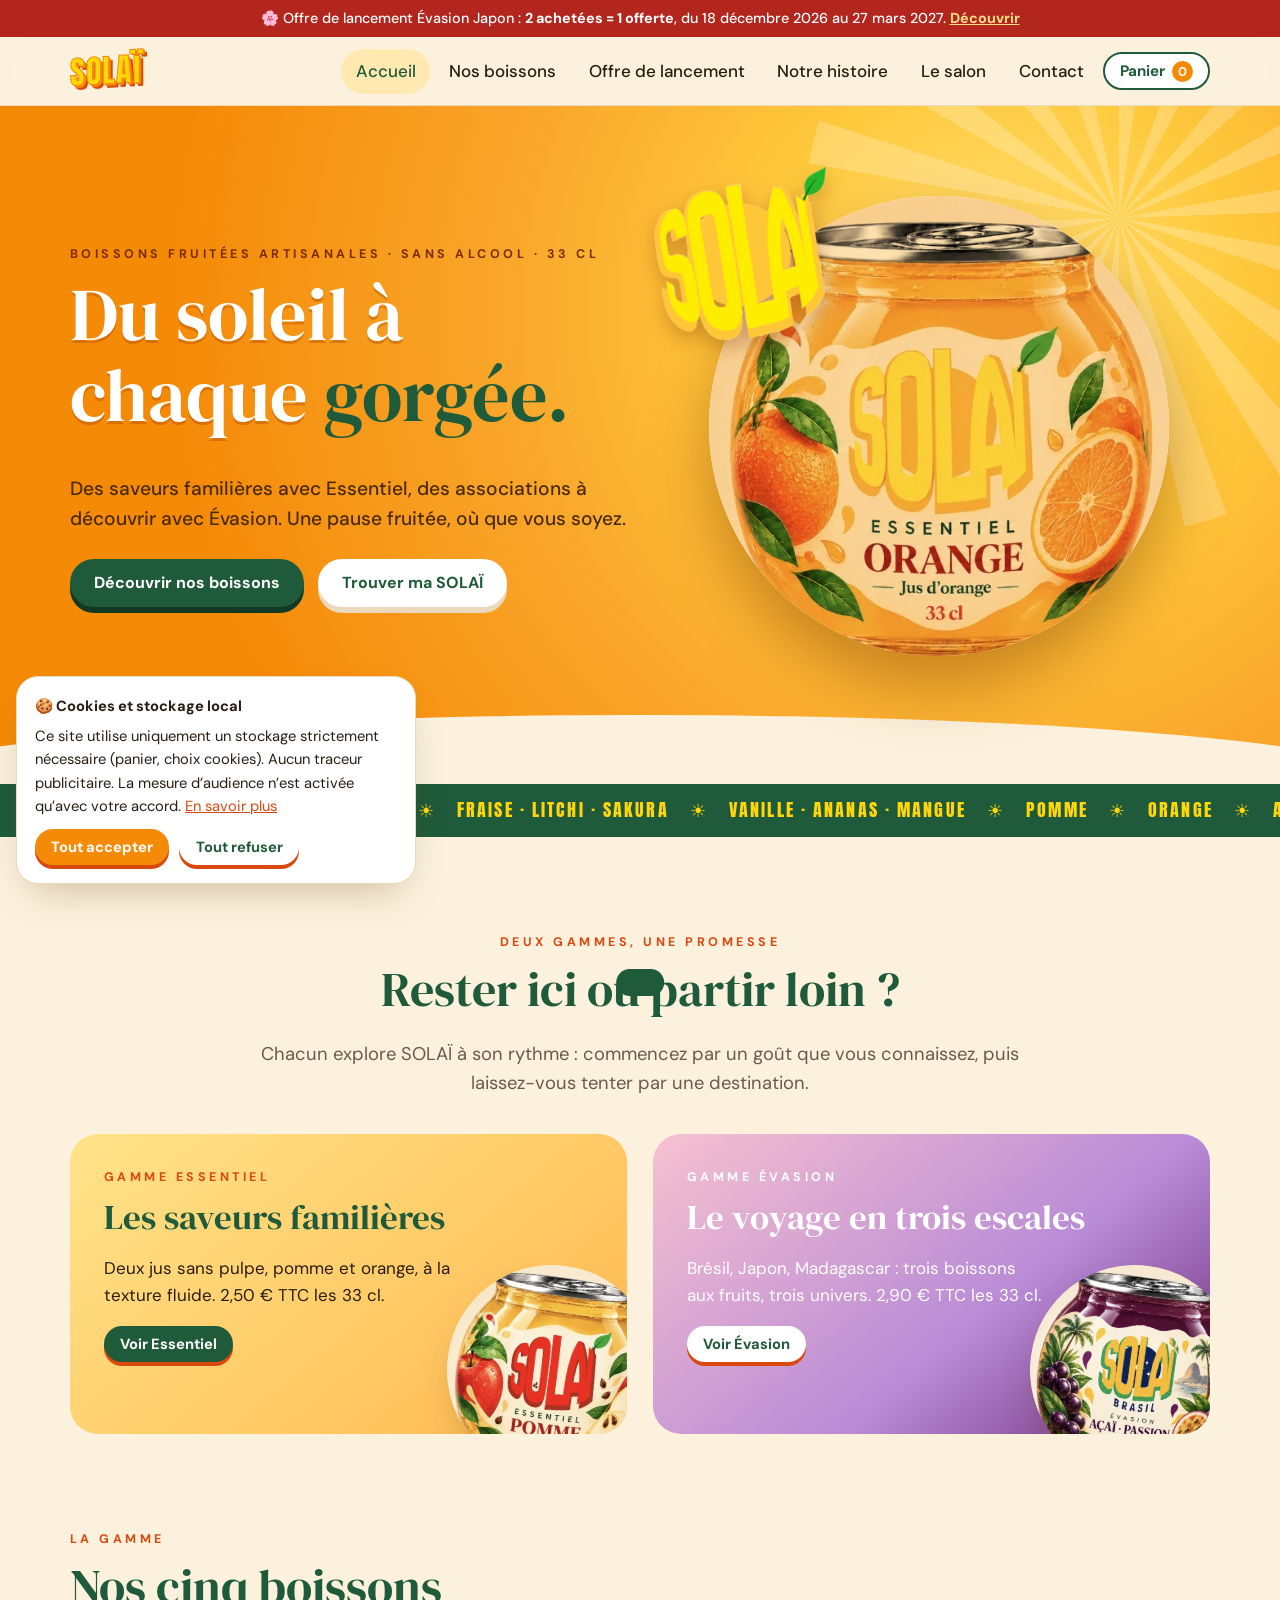
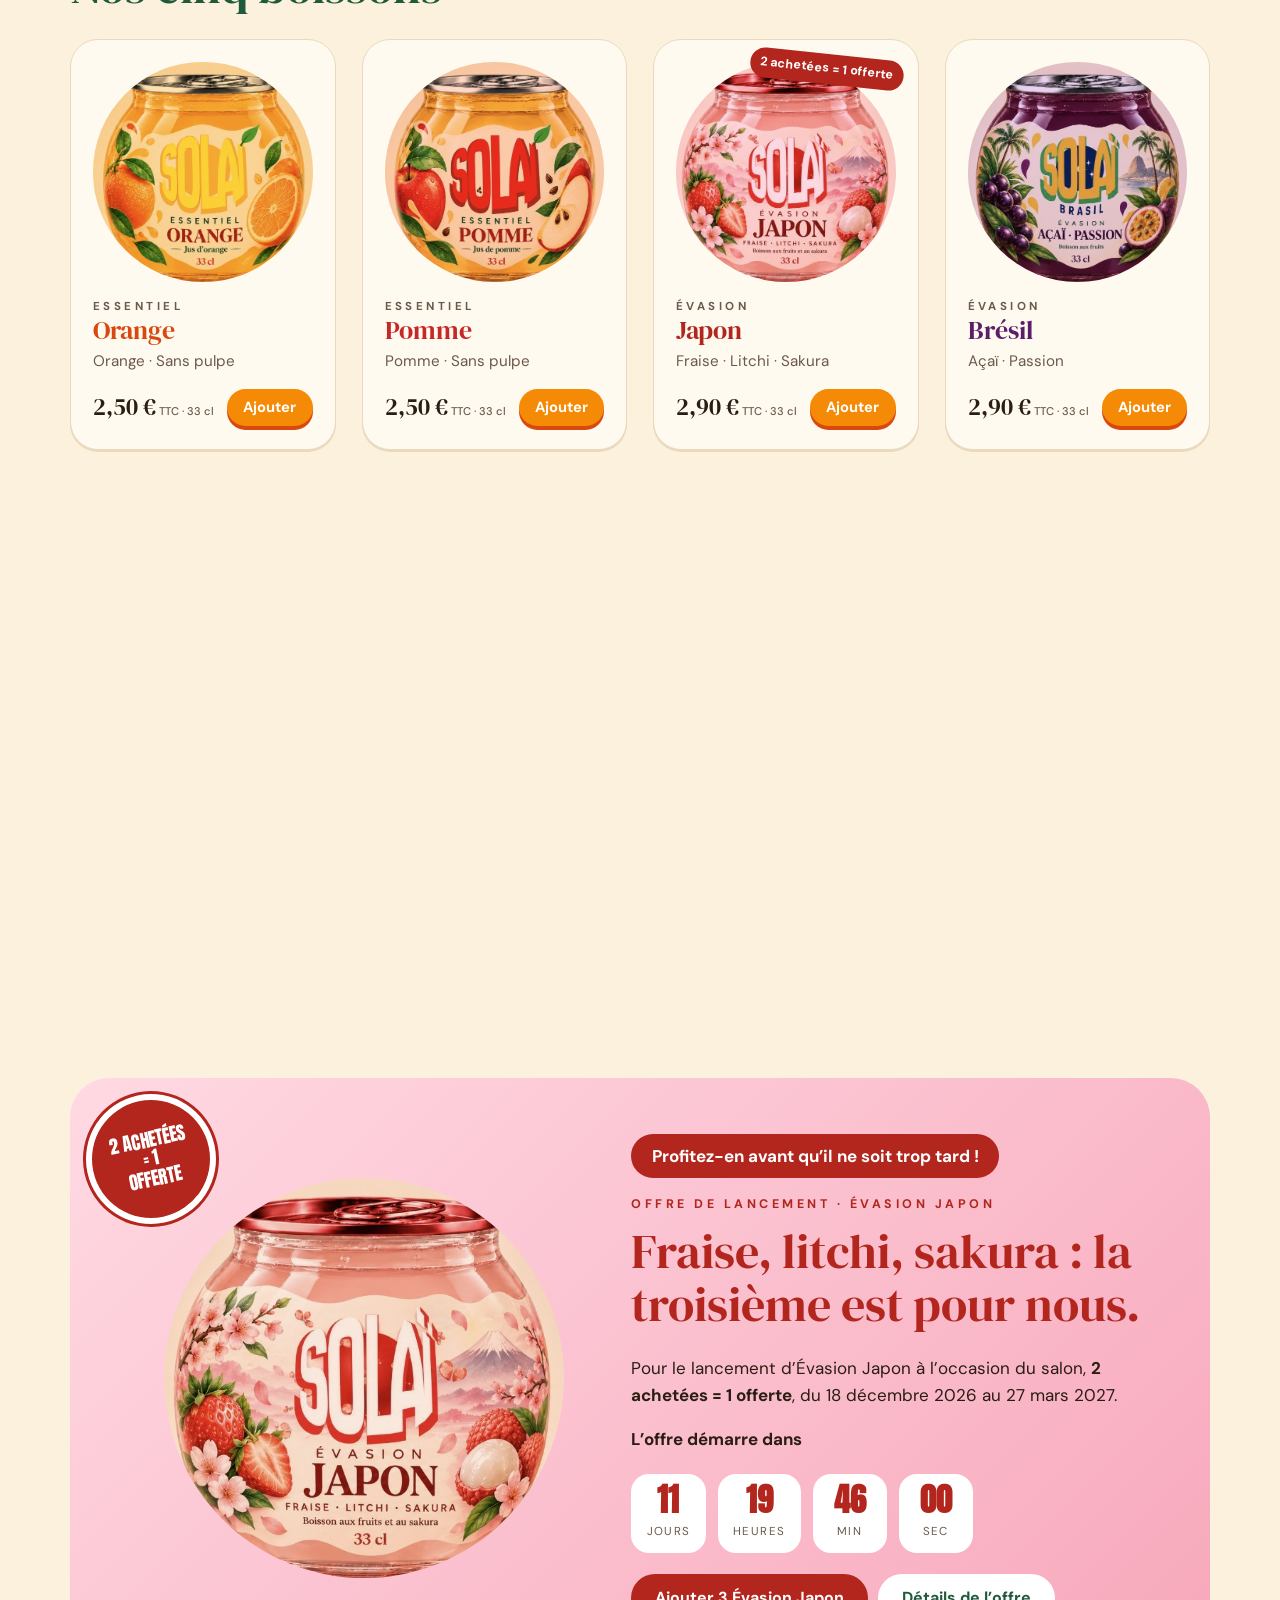
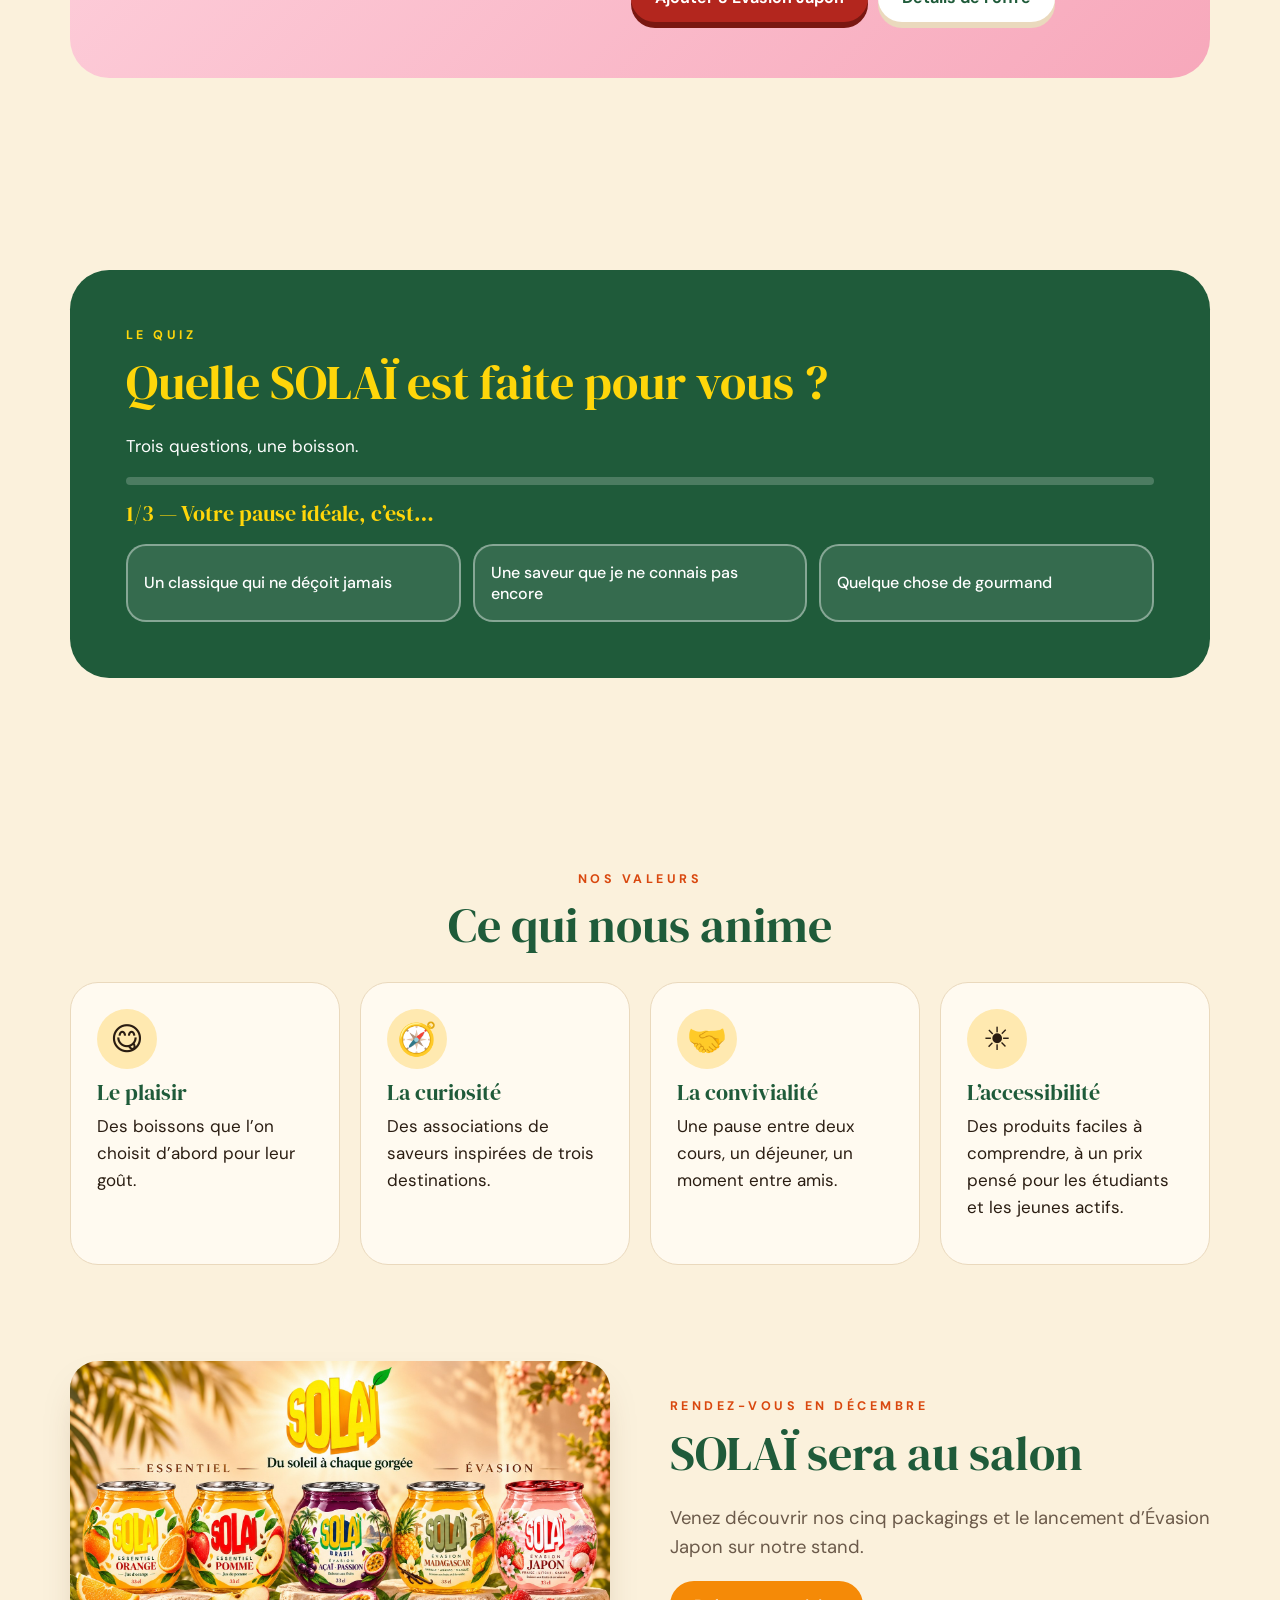
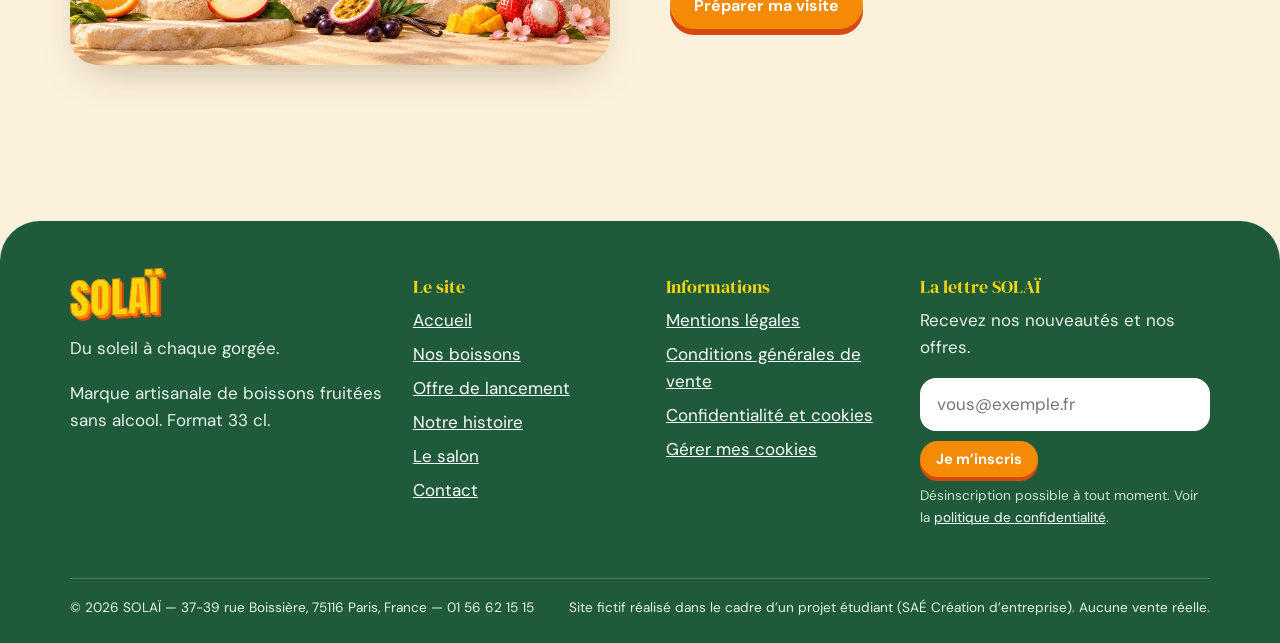
==== public/index.html @ 6171e7ef "Ajoute le site web SOLAÏ pour la mission 2 Site statique (accueil, boutique, fiches produit, offre d" ====
<!doctype html>
<html lang="fr">
<head>
<meta charset="utf-8">
<meta name="viewport" content="width=device-width,initial-scale=1">
<title>SOLAÏ — Du soleil à chaque gorgée | Boissons fruitées artisanales</title>
<meta name="description" content="SOLAÏ, marque artisanale de boissons fruitées sans alcool : les jus Essentiel (pomme, orange) et les boissons Évasion (Brésil, Japon, Madagascar), au format 33 cl.">
<meta name="theme-color" content="#f58a07">
<meta property="og:title" content="SOLAÏ — Du soleil à chaque gorgée | Boissons fruitées artisanales">
<meta property="og:description" content="SOLAÏ, marque artisanale de boissons fruitées sans alcool : les jus Essentiel (pomme, orange) et les boissons Évasion (Brésil, Japon, Madagascar), au format 33 cl.">
<meta property="og:image" content="assets/img/gamme.jpg">
<meta property="og:type" content="website">
<link rel="icon" href="assets/img/favicon.svg" type="image/svg+xml">
<link rel="preload" href="assets/fonts/dm-serif-display-latin-400-normal.woff2" as="font" type="font/woff2" crossorigin>
<link rel="stylesheet" href="assets/css/style.css">
</head>
<body data-page="accueil">
<main id="contenu">
<section class="heros"><div class="soleil" aria-hidden="true"></div><div class="wrap">
  <div>
    <span class="surtitre" style="color:#7a2e00">Boissons fruitées artisanales · sans alcool · 33 cl</span>
    <h1>Du soleil à chaque <em>gorgée.</em></h1>
    <p>Des saveurs familières avec Essentiel, des associations à découvrir avec Évasion. Une pause fruitée, où que vous soyez.</p>
    <div class="actions"><a class="btn vert" href="produits.html">Découvrir nos boissons</a><a class="btn clair" href="#quiz">Trouver ma SOLAÏ</a></div>
  </div>
  <div class="heros-visuel"><img class="logo" src="assets/img/logo.png" alt="" width="561" height="505"><div class="pastille canette" style="background:#ffe2b0"><img src="assets/img/orange-face.jpg" alt="SOLAÏ Essentiel Orange, contenant rond de 33 cl" width="564" height="563"></div></div>
</div></section>
<div class="defile" aria-hidden="true"><div><span>Pomme</span>☀<span>Orange</span>☀<span>Açaï · Passion</span>☀<span>Fraise · Litchi · Sakura</span>☀<span>Vanille · Ananas · Mangue</span>☀<span>Pomme</span>☀<span>Orange</span>☀<span>Açaï · Passion</span>☀<span>Fraise · Litchi · Sakura</span>☀<span>Vanille · Ananas · Mangue</span>☀<span>Pomme</span>☀<span>Orange</span>☀<span>Açaï · Passion</span>☀<span>Fraise · Litchi · Sakura</span>☀<span>Vanille · Ananas · Mangue</span>☀<span>Pomme</span>☀<span>Orange</span>☀<span>Açaï · Passion</span>☀<span>Fraise · Litchi · Sakura</span>☀<span>Vanille · Ananas · Mangue</span>☀</div></div>

<section class="section"><div class="wrap">
  <div class="centre"><span class="surtitre">Deux gammes, une promesse</span><h2>Rester ici ou partir loin ?</h2><p class="chapo">Chacun explore SOLAÏ à son rythme : commencez par un goût que vous connaissez, puis laissez-vous tenter par une destination.</p></div>
  <div class="duo" style="margin-top:36px">
    <article class="ess reveler"><span class="surtitre">Gamme Essentiel</span><h3>Les saveurs familières</h3><p>Deux jus sans pulpe, pomme et orange, à la texture fluide. 2,50 € TTC les 33 cl.</p><a class="btn vert petit" href="produits.html?g=Essentiel">Voir Essentiel</a><img src="assets/img/pomme-face.jpg" alt="" loading="lazy"></article>
    <article class="eva reveler"><span class="surtitre">Gamme Évasion</span><h3>Le voyage en trois escales</h3><p>Brésil, Japon, Madagascar : trois boissons aux fruits, trois univers. 2,90 € TTC les 33 cl.</p><a class="btn clair petit" href="produits.html?g=Évasion">Voir Évasion</a><img src="assets/img/bresil-face.jpg" alt="" loading="lazy"></article>
  </div>
</div></section>

<section class="section" style="padding-top:0"><div class="wrap">
  <span class="surtitre">La gamme</span><h2>Nos cinq boissons</h2>
  <div class="grille" data-grille="tous" style="margin-top:26px"></div>
</div></section>
<section class="section"><div class="wrap">
<div class="offre reveler" data-petales>
  <div class="macaron">2 ACHETÉES<br>= 1<br>OFFERTE</div>
  <div class="pastille"><img src="assets/img/japon-face.jpg" alt="SOLAÏ Évasion Japon, fraise, litchi et sakura, 33 cl" width="564" height="563"></div>
  <div>
    <span class="accroche">Profitez-en avant qu’il ne soit trop tard !</span>
    <span class="surtitre" style="color:var(--rouge)">Offre de lancement · Évasion Japon</span>
    <h2>Fraise, litchi, sakura : la troisième est pour nous.</h2>
    <p>Pour le lancement d’Évasion Japon à l’occasion du salon, <strong>2 achetées = 1 offerte</strong>, du 18 décembre 2026 au 27 mars 2027.</p>
    <p style="font-weight:700;margin-bottom:0" data-compte-titre></p>
    <div class="compte" data-compte></div>
    <div class="ligne"><button class="btn" style="--accent:var(--rouge);--accent-fonce:#7a1711" data-ajout="japon" data-qte="3">Ajouter 3 Évasion Japon</button><a class="btn clair" href="offre.html">Détails de l’offre</a></div>
  </div>
</div></div></section>
<section class="section" id="quiz"><div class="wrap"><div class="quiz reveler">
  <span class="surtitre" style="color:var(--soleil)">Le quiz</span><h2>Quelle SOLAÏ est faite pour vous ?</h2><p>Trois questions, une boisson.</p>
  <div data-quiz></div>
</div></div></section>

<section class="section"><div class="wrap">
  <div class="centre"><span class="surtitre">Nos valeurs</span><h2>Ce qui nous anime</h2></div>
  <div class="valeurs" style="margin-top:30px">
    <div class="valeur reveler"><div class="ico">😋</div><h3>Le plaisir</h3><p>Des boissons que l’on choisit d’abord pour leur goût.</p></div>
    <div class="valeur reveler"><div class="ico">🧭</div><h3>La curiosité</h3><p>Des associations de saveurs inspirées de trois destinations.</p></div>
    <div class="valeur reveler"><div class="ico">🤝</div><h3>La convivialité</h3><p>Une pause entre deux cours, un déjeuner, un moment entre amis.</p></div>
    <div class="valeur reveler"><div class="ico">☀️</div><h3>L’accessibilité</h3><p>Des produits faciles à comprendre, à un prix pensé pour les étudiants et les jeunes actifs.</p></div>
  </div>
</div></section>

<section class="section" style="padding-top:0"><div class="wrap deux">
  <img class="photo reveler" src="assets/img/gamme.jpg" alt="Les cinq boissons SOLAÏ : Essentiel Orange et Pomme, Évasion Brésil, Madagascar et Japon" loading="lazy" width="1672" height="941">
  <div class="reveler"><span class="surtitre">Rendez-vous en décembre</span><h2>SOLAÏ sera au salon</h2><p class="chapo">Venez découvrir nos cinq packagings et le lancement d’Évasion Japon sur notre stand.</p><a class="btn" href="salon.html">Préparer ma visite</a></div>
</div></section>
</main>
<script src="assets/js/data.js"></script>
<script src="assets/js/site.js"></script>
</body>
</html>
---- public/assets/css/style.css ----
/* SOLAÏ — feuille de style. Charte : couleurs solaires, fond crème, formes arrondies. */
@font-face{font-family:"Anton";src:url("../fonts/anton-latin-400-normal.woff2") format("woff2");font-display:swap}
@font-face{font-family:"DM Serif Display";src:url("../fonts/dm-serif-display-latin-400-normal.woff2") format("woff2");font-display:swap}
@font-face{font-family:"DM Sans";font-weight:400;src:url("../fonts/dm-sans-latin-400-normal.woff2") format("woff2");font-display:swap}
@font-face{font-family:"DM Sans";font-weight:500;src:url("../fonts/dm-sans-latin-500-normal.woff2") format("woff2");font-display:swap}
@font-face{font-family:"DM Sans";font-weight:700;src:url("../fonts/dm-sans-latin-700-normal.woff2") format("woff2");font-display:swap}

:root{
  --creme:#fbf1dc; --creme-2:#f8e7d1; --papier:#fffaf0;
  --soleil:#ffd60a; --orange:#f58a07; --orange-fonce:#d9480f;
  --rouge:#b3261e; --vert:#1f5b3a; --feuille:#3fa34d;
  --encre:#2a1d12; --encre-2:#6b5a4a; --trait:#ead9bd;
  --accent:var(--orange); --accent-fonce:var(--orange-fonce); --teinte:#ffe9b0;
  --rayon:28px; --ombre:0 18px 40px -18px rgba(90,50,10,.35);
  --max:1180px;
}
*{box-sizing:border-box}
[hidden]{display:none!important}
html{scroll-behavior:smooth}
body{margin:0;font-family:"DM Sans",system-ui,sans-serif;color:var(--encre);background:var(--creme);line-height:1.6;font-size:17px;overflow-x:hidden}
img{max-width:100%;height:auto;display:block}
a{color:var(--orange-fonce)}
h1,h2,h3{font-family:"DM Serif Display",Georgia,serif;font-weight:400;line-height:1.1;margin:0 0 .5em;color:var(--vert);text-wrap:balance}
h1{font-size:clamp(2.4rem,6vw,4.6rem)}
h2{font-size:clamp(1.9rem,4vw,3rem)}
h3{font-size:1.4rem}
p{margin:0 0 1em}
.wrap{max-width:var(--max);margin:0 auto;padding:0 20px}
.section{padding:clamp(48px,8vw,96px) 0}
.surtitre{font-family:"DM Sans";text-transform:uppercase;letter-spacing:.28em;font-size:.78rem;font-weight:700;color:var(--orange-fonce);display:block;margin-bottom:.8em}
.chapo{font-size:1.15rem;color:var(--encre-2);max-width:62ch}
.centre{text-align:center}.centre .chapo{margin-inline:auto}
.sr-only{position:absolute;width:1px;height:1px;overflow:hidden;clip:rect(0 0 0 0)}
:focus-visible{outline:3px solid var(--vert);outline-offset:3px;border-radius:6px}
.skip{position:absolute;left:-999px;top:8px;background:#fff;padding:10px 16px;border-radius:10px;z-index:200}
.skip:focus{left:8px}

/* Boutons */
.btn{display:inline-flex;align-items:center;justify-content:center;gap:.5em;border:0;cursor:pointer;font:700 1rem "DM Sans",sans-serif;padding:.85em 1.5em;border-radius:999px;text-decoration:none;background:var(--accent);color:#fff;box-shadow:0 6px 0 var(--accent-fonce);transition:transform .15s,box-shadow .15s}
.btn:hover{transform:translateY(-2px);box-shadow:0 8px 0 var(--accent-fonce)}
.btn:active{transform:translateY(4px);box-shadow:0 2px 0 var(--accent-fonce)}
.btn.clair{background:#fff;color:var(--vert);box-shadow:0 6px 0 var(--trait)}
.btn.vert{background:var(--vert);box-shadow:0 6px 0 #123924}
.btn.petit{padding:.55em 1.1em;font-size:.92rem;box-shadow:0 4px 0 var(--accent-fonce)}
.btn[disabled]{opacity:.5;cursor:not-allowed}

/* Bandeau offre + en-tête */
.bandeau{background:var(--rouge);color:#fff;text-align:center;font-size:.9rem;padding:.5em 1em;font-weight:500}
.bandeau a{color:#ffe08a;font-weight:700}
.entete{position:sticky;top:0;z-index:50;background:rgba(251,241,220,.92);backdrop-filter:blur(10px);border-bottom:1px solid var(--trait)}
.entete .wrap{display:flex;align-items:center;gap:20px;min-height:68px}
.marque{font-family:"Anton",Impact,sans-serif;font-size:2rem;letter-spacing:.02em;text-decoration:none;color:var(--soleil);-webkit-text-stroke:1px var(--orange);text-shadow:2px 2px 0 var(--orange),4px 4px 0 var(--orange-fonce);line-height:1;transform:skewY(-3deg);display:inline-block}
.nav{display:flex;gap:4px;margin-left:auto;align-items:center}
.nav a{text-decoration:none;color:var(--encre);font-weight:500;padding:.5em .85em;border-radius:999px}
.nav a:hover,.nav a[aria-current=page]{background:var(--teinte);color:var(--vert)}
.panier-btn{position:relative;border:2px solid var(--vert);background:#fff;color:var(--vert);border-radius:999px;padding:.45em 1em;font:700 .95rem "DM Sans";cursor:pointer;display:flex;gap:.5em;align-items:center}
.panier-btn .nb{background:var(--orange);color:#fff;border-radius:999px;min-width:1.6em;height:1.6em;display:grid;place-items:center;font-size:.8rem}
.burger{display:none;border:0;background:none;font-size:1.7rem;cursor:pointer;color:var(--vert);margin-left:auto}
@media(max-width:900px){
  .burger{display:block}
  .nav{position:absolute;top:100%;left:0;right:0;background:var(--creme);flex-direction:column;align-items:stretch;padding:12px 20px 20px;border-bottom:1px solid var(--trait);display:none;margin:0}
  .nav.ouvert{display:flex}
  .nav a{padding:.8em 1em}
}

/* Héros */
.heros{position:relative;overflow:hidden;background:radial-gradient(circle at 78% 30%,#ffe27a 0,#ffc93c 22%,#f9a62b 45%,#f58a07 75%);color:var(--encre)}
.heros::after{content:"";position:absolute;inset:auto 0 -1px 0;height:70px;background:var(--creme);clip-path:ellipse(60% 100% at 50% 100%)}
.heros .wrap{display:grid;grid-template-columns:1.05fr 1fr;gap:30px;align-items:center;padding-block:clamp(40px,7vw,90px) clamp(90px,10vw,140px);position:relative;z-index:1}
.heros h1{color:#fff;text-shadow:0 3px 0 rgba(160,60,0,.35)}
.heros h1 em{font-style:normal;color:var(--vert);text-shadow:none}
.heros p{font-size:1.2rem;max-width:44ch;color:#4a2a05;font-weight:500}
.heros .actions{display:flex;gap:14px;flex-wrap:wrap;margin-top:1.4em}
.soleil{position:absolute;right:-12%;top:-30%;width:70vmin;aspect-ratio:1;border-radius:50%;background:repeating-conic-gradient(rgba(255,255,255,.22) 0 8deg,transparent 8deg 20deg);animation:tourne 60s linear infinite;pointer-events:none}
@keyframes tourne{to{transform:rotate(360deg)}}
.heros-visuel{position:relative;display:grid;place-items:center;min-height:340px}
.heros-visuel .logo{width:min(34%,180px);position:absolute;top:-4%;left:-2%;transform:rotate(-8deg);filter:drop-shadow(0 8px 10px rgba(120,50,0,.35));z-index:2}
.heros-visuel .canette{width:min(88%,460px);border-radius:50%;animation:flotte 5s ease-in-out infinite;filter:drop-shadow(0 30px 30px rgba(120,50,0,.4))}
@keyframes flotte{50%{transform:translateY(-14px) rotate(2deg)}}
@media(max-width:820px){.heros .wrap{grid-template-columns:1fr}.heros-visuel{order:-1;min-height:260px}.heros-visuel .canette{width:min(70%,320px)}.heros-visuel .logo{display:none}}

/* Visuel produit : fond des maquettes fondu dans la carte */
.pastille{background:var(--creme-2);border-radius:50%;aspect-ratio:1;overflow:hidden;display:grid;place-items:center}
.pastille img{width:100%;height:100%;object-fit:cover;mix-blend-mode:multiply}

/* Défilant */
.defile{background:var(--vert);color:var(--soleil);overflow:hidden;white-space:nowrap;padding:.7em 0;font-family:"Anton";letter-spacing:.12em;font-size:1.1rem;text-transform:uppercase}
.defile div{display:inline-block;animation:defile 28s linear infinite}
.defile span{margin:0 1.2em}
@keyframes defile{to{transform:translateX(-50%)}}

/* Grilles & cartes */
.grille{display:grid;gap:26px;grid-template-columns:repeat(auto-fill,minmax(250px,1fr))}
.carte{background:var(--papier);border:1px solid var(--trait);border-radius:var(--rayon);padding:22px;display:flex;flex-direction:column;position:relative;transition:transform .25s,box-shadow .25s;box-shadow:0 2px 0 var(--trait)}
.carte:hover{transform:translateY(-6px) rotate(-.6deg);box-shadow:var(--ombre)}
.carte .pastille{margin-bottom:16px;background:var(--creme-2)}
.carte:hover .pastille img{transform:scale(1.06) rotate(3deg)}
.carte .pastille img{transition:transform .4s}
.carte h3{margin:0;color:var(--c,var(--vert));font-size:1.6rem}
.carte h3 a{color:inherit;text-decoration:none}
.carte h3 a::after{content:"";position:absolute;inset:0;border-radius:var(--rayon)}
.carte .gamme{font-size:.72rem;letter-spacing:.3em;text-transform:uppercase;font-weight:700;color:var(--encre-2)}
.carte .saveurs{color:var(--encre-2);font-size:.95rem;margin:.3em 0 1em}
.carte .bas{margin-top:auto;display:flex;align-items:center;justify-content:space-between;gap:10px}
.carte .bas .btn{position:relative;z-index:2}
.prix{font-family:"DM Serif Display";font-size:1.5rem;color:var(--encre)}
.prix small{font:500 .7rem "DM Sans";color:var(--encre-2);margin-left:.3em}
.badge{position:absolute;top:14px;right:14px;z-index:2;background:var(--rouge);color:#fff;font-weight:700;font-size:.78rem;padding:.4em .8em;border-radius:999px;transform:rotate(6deg)}
.filtres{display:flex;gap:10px;flex-wrap:wrap;margin:26px 0}
.filtres button{border:2px solid var(--vert);background:transparent;color:var(--vert);padding:.5em 1.2em;border-radius:999px;font:700 .95rem "DM Sans";cursor:pointer}
.filtres button[aria-pressed=true]{background:var(--vert);color:#fff}

/* Deux gammes */
.duo{display:grid;grid-template-columns:1fr 1fr;gap:26px}
.duo article{border-radius:var(--rayon);padding:34px;position:relative;overflow:hidden;min-height:300px}
.duo .ess{background:linear-gradient(140deg,#ffe38a,#ffb84d)}
.duo .eva{background:linear-gradient(140deg,#f6c1cf,#b98bd6 60%,#6b2a78);color:#fff}
.duo .eva h3,.duo .eva .surtitre{color:#fff}
.duo h3{font-size:2.2rem}
.duo p{max-width:30ch}
.duo img{position:absolute;right:-30px;bottom:-40px;width:210px;border-radius:50%;transform:rotate(8deg);box-shadow:var(--ombre)}
@media(max-width:760px){.duo{grid-template-columns:1fr}.duo img{width:150px}}

/* Valeurs */
.valeurs{display:grid;gap:20px;grid-template-columns:repeat(auto-fit,minmax(220px,1fr))}
.valeur{background:var(--papier);border-radius:var(--rayon);padding:26px;border:1px solid var(--trait)}
.valeur .ico{font-size:2rem;width:60px;height:60px;border-radius:50%;background:var(--teinte);display:grid;place-items:center;margin-bottom:12px}
.valeur h3{margin-bottom:.3em}

/* Bloc offre */
.offre{background:linear-gradient(135deg,#ffd9e3,#f7a8bb);border-radius:calc(var(--rayon)*1.4);padding:clamp(26px,5vw,56px);display:grid;grid-template-columns:1fr 1.1fr;gap:30px;align-items:center;position:relative;overflow:hidden}
.offre h2{color:var(--rouge)}
.offre .macaron{position:absolute;top:22px;left:22px;width:118px;aspect-ratio:1;border-radius:50%;background:var(--rouge);color:#fff;display:grid;place-items:center;text-align:center;font-family:"Anton";line-height:1.05;font-size:1.15rem;transform:rotate(-12deg);box-shadow:0 0 0 6px #fff,0 0 0 9px var(--rouge);z-index:2}
.offre .accroche{display:inline-block;background:var(--rouge);color:#fff;border-radius:999px;padding:.5em 1.2em;font-weight:700;margin-bottom:1em}
.offre .pastille{background:#fbe9de;max-width:400px;margin:auto}
.compte{display:flex;gap:12px;margin:1.2em 0;flex-wrap:wrap}
.compte div{background:#fff;border-radius:18px;padding:.6em .9em;min-width:74px;text-align:center}
.compte b{font-family:"Anton";font-size:2rem;display:block;color:var(--rouge);line-height:1}
.compte span{font-size:.72rem;text-transform:uppercase;letter-spacing:.12em;color:var(--encre-2)}
.petale{position:absolute;top:-30px;width:14px;height:18px;background:#fff;border-radius:80% 10% 80% 10%;opacity:.8;animation:tombe linear infinite;pointer-events:none}
@keyframes tombe{to{transform:translate(-80px,700px) rotate(520deg)}}
@media(max-width:820px){.offre{grid-template-columns:1fr}.offre .macaron{width:92px;font-size:.95rem}}

/* Quiz */
.quiz{background:var(--vert);color:#fff;border-radius:calc(var(--rayon)*1.4);padding:clamp(26px,5vw,56px)}
.quiz h2,.quiz h3{color:var(--soleil)}
.quiz .reponses{display:grid;gap:12px;grid-template-columns:repeat(auto-fit,minmax(200px,1fr));margin-top:1em}
.quiz .reponses button{background:rgba(255,255,255,.1);color:#fff;border:2px solid rgba(255,255,255,.4);border-radius:20px;padding:1em;font:500 1rem "DM Sans";cursor:pointer;text-align:left}
.quiz .reponses button:hover{background:var(--soleil);color:var(--vert);border-color:var(--soleil)}
.quiz .progres{height:8px;background:rgba(255,255,255,.2);border-radius:99px;overflow:hidden;margin:1em 0}
.quiz .progres i{display:block;height:100%;background:var(--soleil);transition:width .3s}
.quiz .resultat{display:grid;grid-template-columns:200px 1fr;gap:26px;align-items:center}
@media(max-width:640px){.quiz .resultat{grid-template-columns:1fr}.quiz .resultat .pastille{max-width:200px}}

/* Fiche produit */
.fiche{display:grid;grid-template-columns:1fr 1fr;gap:clamp(24px,5vw,60px);align-items:start;padding-block:40px}
.fiche-visuel{position:sticky;top:90px}
.fiche-visuel .pastille{background:var(--teinte-produit,var(--creme-2));max-width:480px;margin:auto;box-shadow:var(--ombre)}
.vues{display:flex;gap:10px;justify-content:center;margin-top:16px}
.vues button{border:2px solid var(--trait);background:#fff;border-radius:999px;padding:.4em 1em;font:700 .85rem "DM Sans";cursor:pointer}
.vues button[aria-pressed=true]{border-color:var(--c);background:var(--c);color:#fff}
.fiche h1{color:var(--c);font-size:clamp(2.4rem,5vw,3.6rem);margin-bottom:.1em}
.fiche .gamme{letter-spacing:.35em;text-transform:uppercase;font-size:.8rem;font-weight:700;color:var(--encre-2)}
.puces{display:flex;gap:8px;flex-wrap:wrap;margin:1em 0}
.puces span{background:var(--teinte-produit,var(--teinte));border-radius:999px;padding:.3em .9em;font-size:.88rem;font-weight:500}
.achat{display:flex;gap:16px;align-items:center;flex-wrap:wrap;margin:1.4em 0;padding:18px;background:var(--papier);border:1px solid var(--trait);border-radius:var(--rayon)}
.qte{display:inline-flex;align-items:center;border:2px solid var(--trait);border-radius:999px;background:#fff}
.qte button{border:0;background:none;width:38px;height:38px;font-size:1.2rem;cursor:pointer;color:var(--vert)}
.qte output{min-width:2ch;text-align:center;font-weight:700}
details{border-top:1px solid var(--trait);padding:.9em 0}
details summary{cursor:pointer;font-weight:700;color:var(--vert);list-style:none;display:flex;justify-content:space-between}
details summary::after{content:"+";font-size:1.3rem}
details[open] summary::after{content:"–"}
details>*:not(summary){margin-top:.8em}
table.nutri{width:100%;border-collapse:collapse;font-size:.95rem}
table.nutri th,table.nutri td{border-bottom:1px solid var(--trait);padding:.45em .3em;text-align:left;font-weight:400}
table.nutri td:last-child,table.nutri th:last-child{text-align:right}
table.nutri thead th{font-weight:700}
table.nutri .sous th{padding-left:1.4em;color:var(--encre-2)}
.note{font-size:.85rem;color:var(--encre-2)}
@media(max-width:820px){.fiche{grid-template-columns:1fr}.fiche-visuel{position:static}}
.fil{font-size:.88rem;color:var(--encre-2);padding-top:22px}
.fil a{color:inherit}

/* Pages de contenu */
.titre-page{background:linear-gradient(135deg,#ffe38a,#ffb84d);padding:clamp(40px,7vw,80px) 0;border-radius:0 0 40px 40px}
.titre-page h1{color:var(--vert);margin:0}
.prose{max-width:820px}
.prose h2{font-size:1.6rem;margin-top:1.8em}
.prose li{margin-bottom:.4em}
mark.todo{background:#fff3a8;border:1px dashed var(--orange);padding:0 .3em;border-radius:6px}
.encart{background:var(--papier);border:1px solid var(--trait);border-left:6px solid var(--orange);border-radius:16px;padding:16px 20px;margin:1.2em 0}
.deux{display:grid;grid-template-columns:1fr 1fr;gap:clamp(24px,5vw,60px);align-items:center}
@media(max-width:820px){.deux{grid-template-columns:1fr}}
.photo{border-radius:var(--rayon);box-shadow:var(--ombre)}
.etapes{counter-reset:e;display:grid;gap:18px;grid-template-columns:repeat(auto-fit,minmax(230px,1fr));padding:0;list-style:none}
.etapes li{counter-increment:e;background:var(--papier);border:1px solid var(--trait);border-radius:var(--rayon);padding:24px}
.etapes li::before{content:counter(e);font-family:"Anton";font-size:2.4rem;color:var(--orange);display:block;line-height:1}

/* Formulaires */
form.f{display:grid;gap:14px;max-width:560px}
label{font-weight:700;font-size:.92rem;display:grid;gap:6px}
input,textarea,select{font:inherit;padding:.75em 1em;border:2px solid var(--trait);border-radius:16px;background:#fff;color:var(--encre);width:100%}
input:focus,textarea:focus,select:focus{border-color:var(--orange);outline:0}
label.case{display:flex;gap:10px;align-items:flex-start;font-weight:400}
label.case input{width:auto;margin-top:.3em}
.ok{background:#e3f4e1;border:1px solid var(--feuille);border-radius:16px;padding:14px 18px;color:#174d24}
.ligne{display:flex;gap:10px;flex-wrap:wrap}
.ligne input{flex:1;min-width:200px}

/* Panier */
.voile{position:fixed;inset:0;background:rgba(42,29,18,.5);opacity:0;pointer-events:none;transition:.25s;z-index:90}
.voile.ouvert{opacity:1;pointer-events:auto}
.tiroir{position:fixed;top:0;right:0;bottom:0;width:min(440px,100%);background:var(--creme);z-index:100;transform:translateX(105%);transition:transform .3s;display:flex;flex-direction:column;visibility:hidden}
.tiroir.ouvert{transform:none;visibility:visible;box-shadow:-20px 0 50px rgba(0,0,0,.2)}
.tiroir header{display:flex;justify-content:space-between;align-items:center;padding:18px 22px;border-bottom:1px solid var(--trait)}
.tiroir header h2{font-size:1.6rem;margin:0}
.fermer{border:0;background:none;font-size:1.8rem;cursor:pointer;color:var(--vert);line-height:1}
.tiroir .contenu{flex:1;overflow:auto;padding:16px 22px}
.tiroir footer{padding:18px 22px;border-top:1px solid var(--trait);background:var(--papier)}
.ligne-panier{display:grid;grid-template-columns:64px 1fr auto;gap:12px;align-items:center;padding:12px 0;border-bottom:1px dashed var(--trait)}
.ligne-panier .pastille{width:64px}
.ligne-panier b{display:block}
.ligne-panier .qte button{width:30px;height:30px}
.total{display:flex;justify-content:space-between;margin:.25em 0}
.total.gros{font-family:"DM Serif Display";font-size:1.4rem}
.total.remise{color:var(--rouge);font-weight:700}
.toast{position:fixed;left:50%;bottom:24px;transform:translate(-50%,120px);background:var(--vert);color:#fff;padding:.8em 1.4em;border-radius:999px;z-index:120;transition:transform .3s;font-weight:500;max-width:90vw}
.toast.vu{transform:translate(-50%,0)}

/* Cookies */
.cookies{position:fixed;left:16px;bottom:16px;max-width:400px;background:#fff;border:1px solid var(--trait);border-radius:22px;padding:18px;box-shadow:var(--ombre);z-index:80;font-size:.92rem}
.cookies .ligne{margin-top:10px}

/* Pied */
.pied{background:var(--vert);color:#e9f3ea;margin-top:60px;padding:56px 0 24px;border-radius:40px 40px 0 0}
.pied a{color:#fff}
.pied .cols{display:grid;gap:30px;grid-template-columns:1.4fr 1fr 1fr 1.3fr}
.pied h3{color:var(--soleil);font-size:1.15rem}
.pied ul{list-style:none;padding:0;margin:0}
.pied li{margin-bottom:.4em}
.pied .marque{font-size:2.6rem;margin-bottom:.4em}
.pied input{border:0}
.pied .bas{border-top:1px solid rgba(255,255,255,.2);margin-top:36px;padding-top:18px;font-size:.85rem;display:flex;justify-content:space-between;gap:12px;flex-wrap:wrap}
@media(max-width:860px){.pied .cols{grid-template-columns:1fr 1fr}}
@media(max-width:520px){.pied .cols{grid-template-columns:1fr}}

/* Apparition au défilement */
.reveler{opacity:0;transform:translateY(26px);transition:opacity .6s,transform .6s}
.reveler.vu{opacity:1;transform:none}
@media(prefers-reduced-motion:reduce){*{animation:none!important;transition:none!important}.reveler{opacity:1;transform:none}}
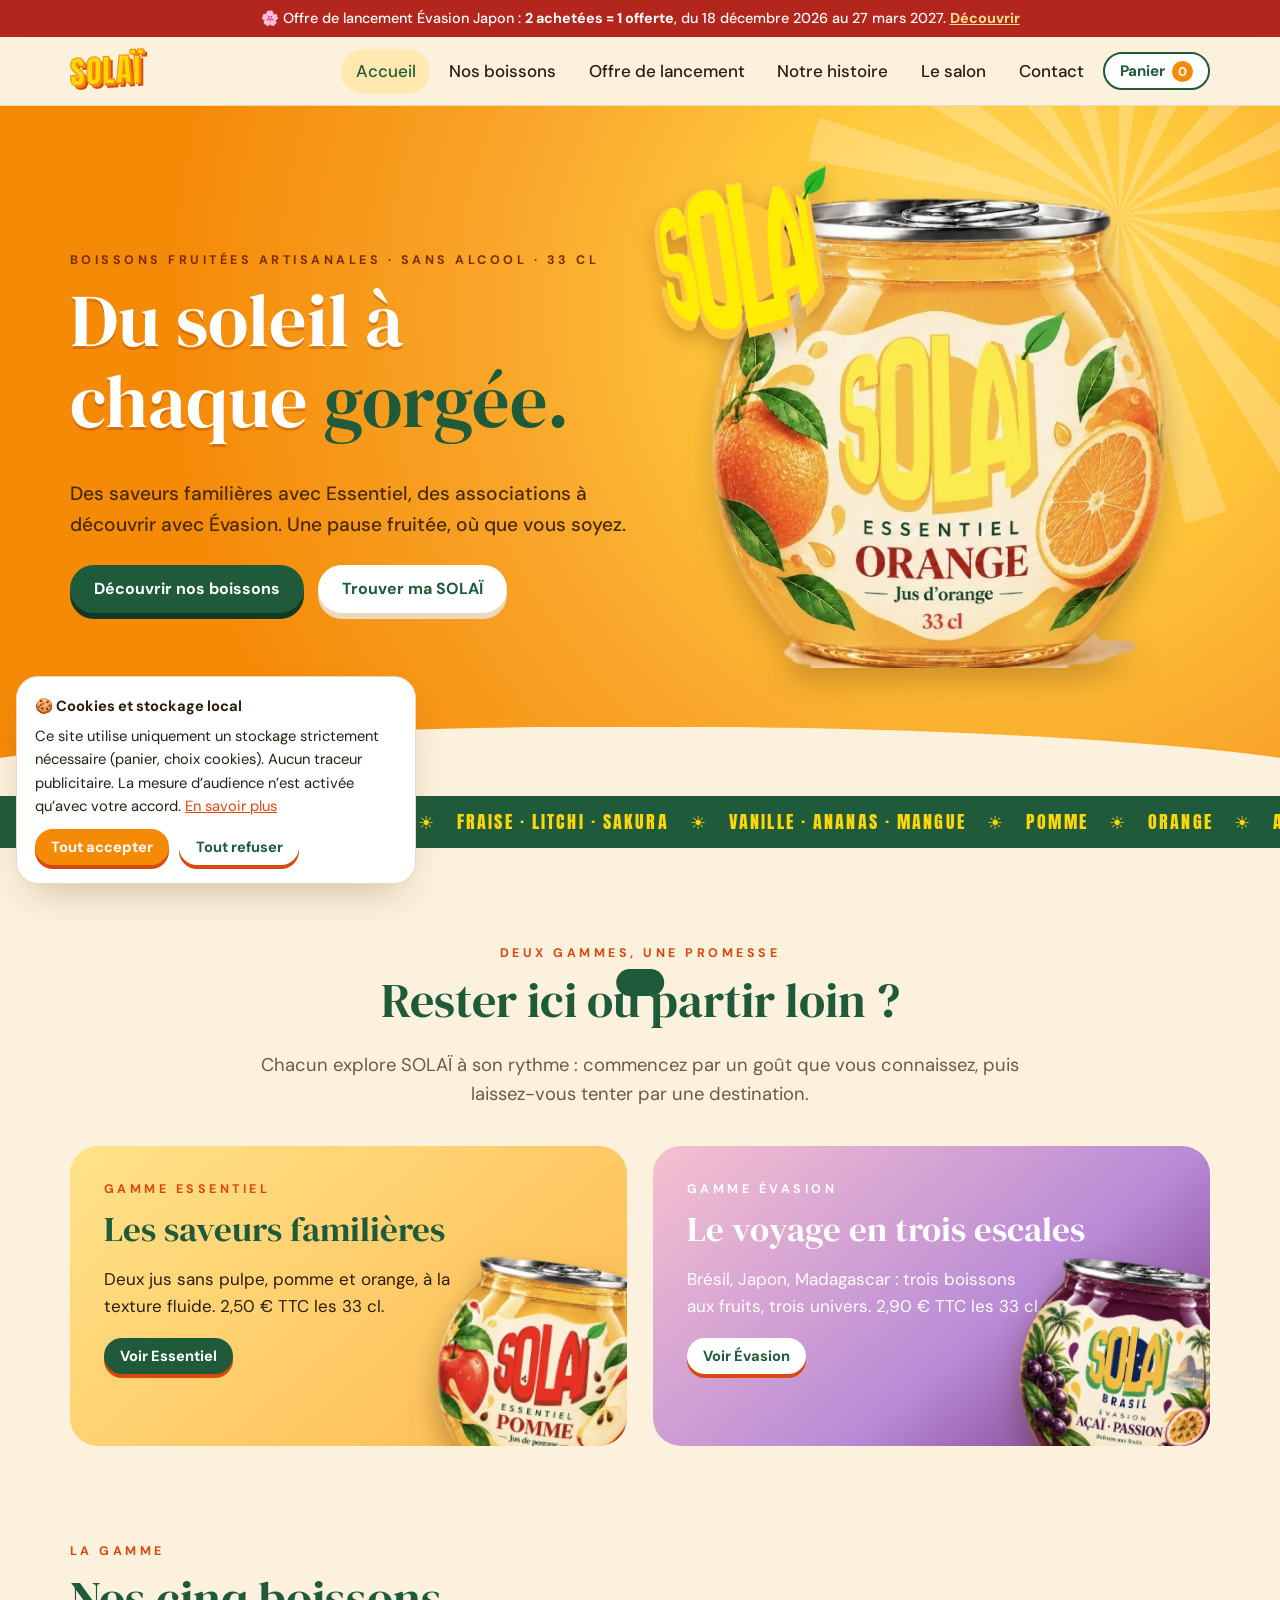
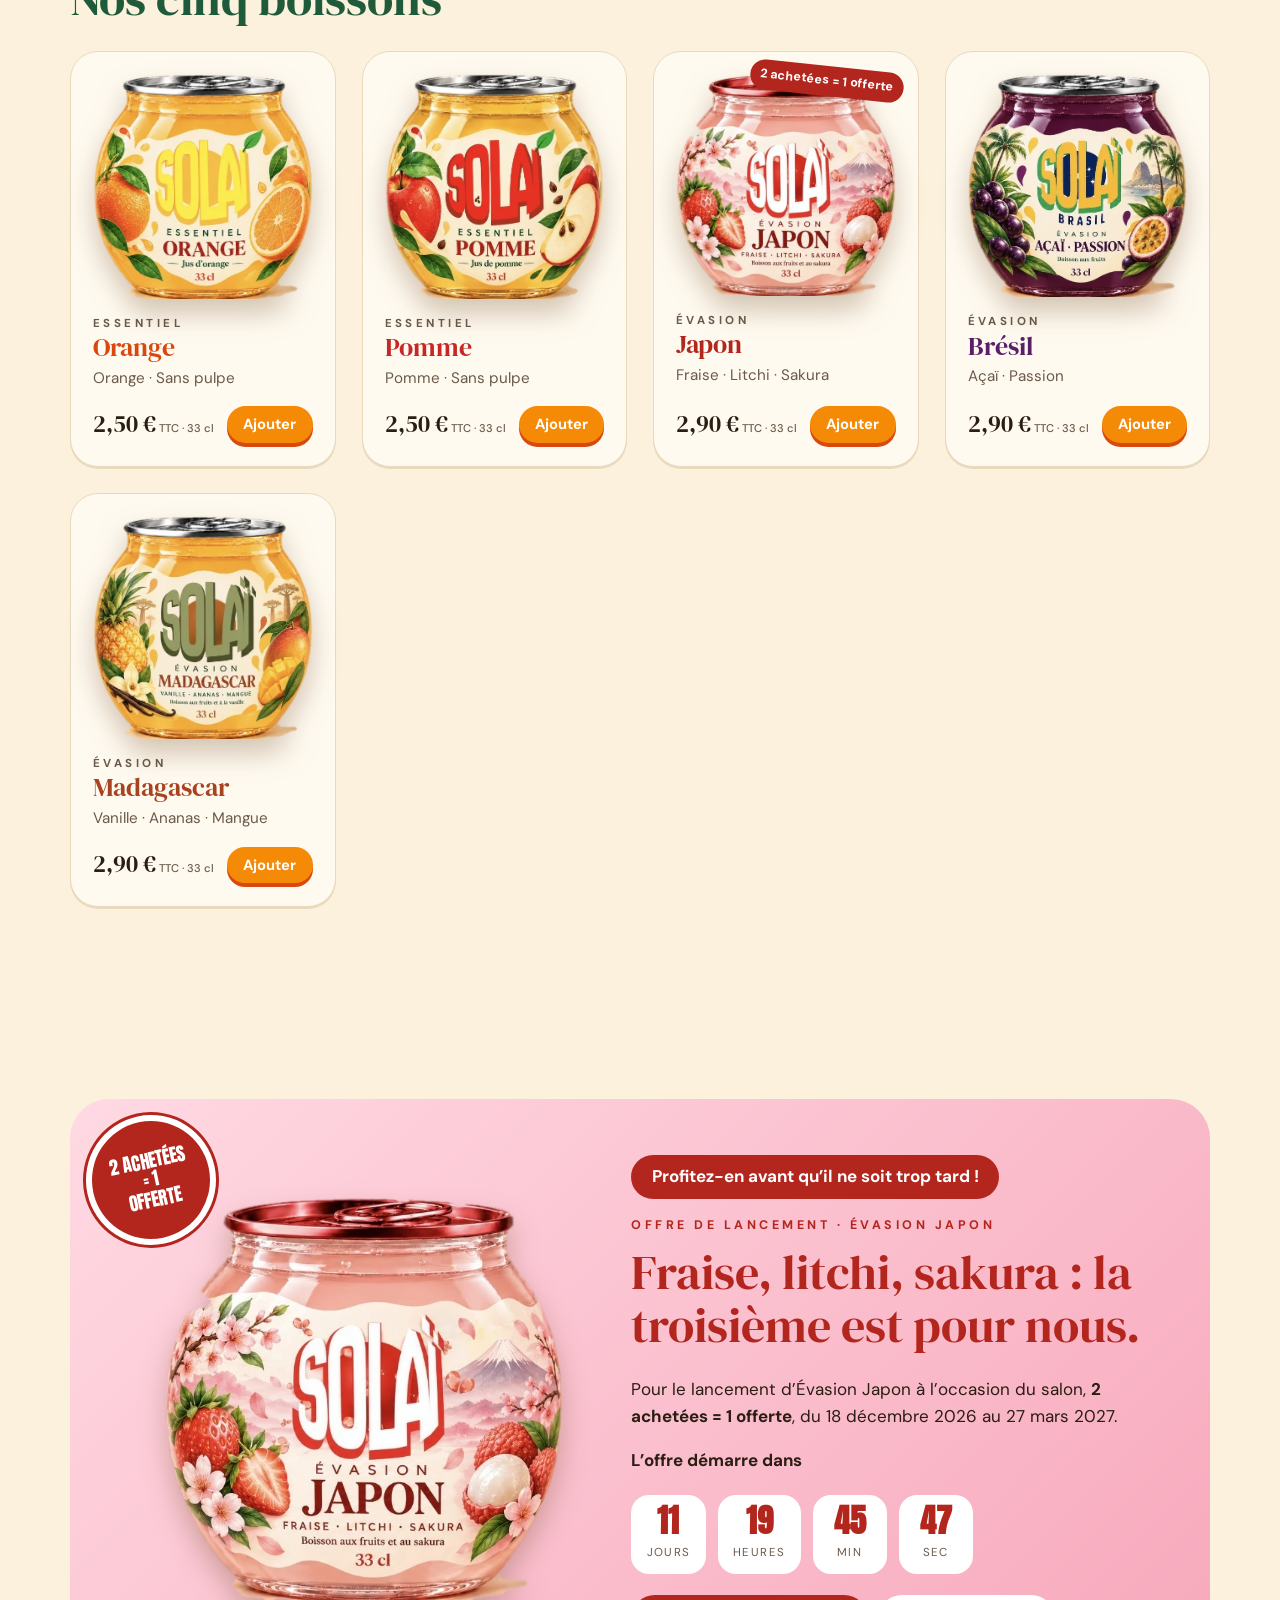
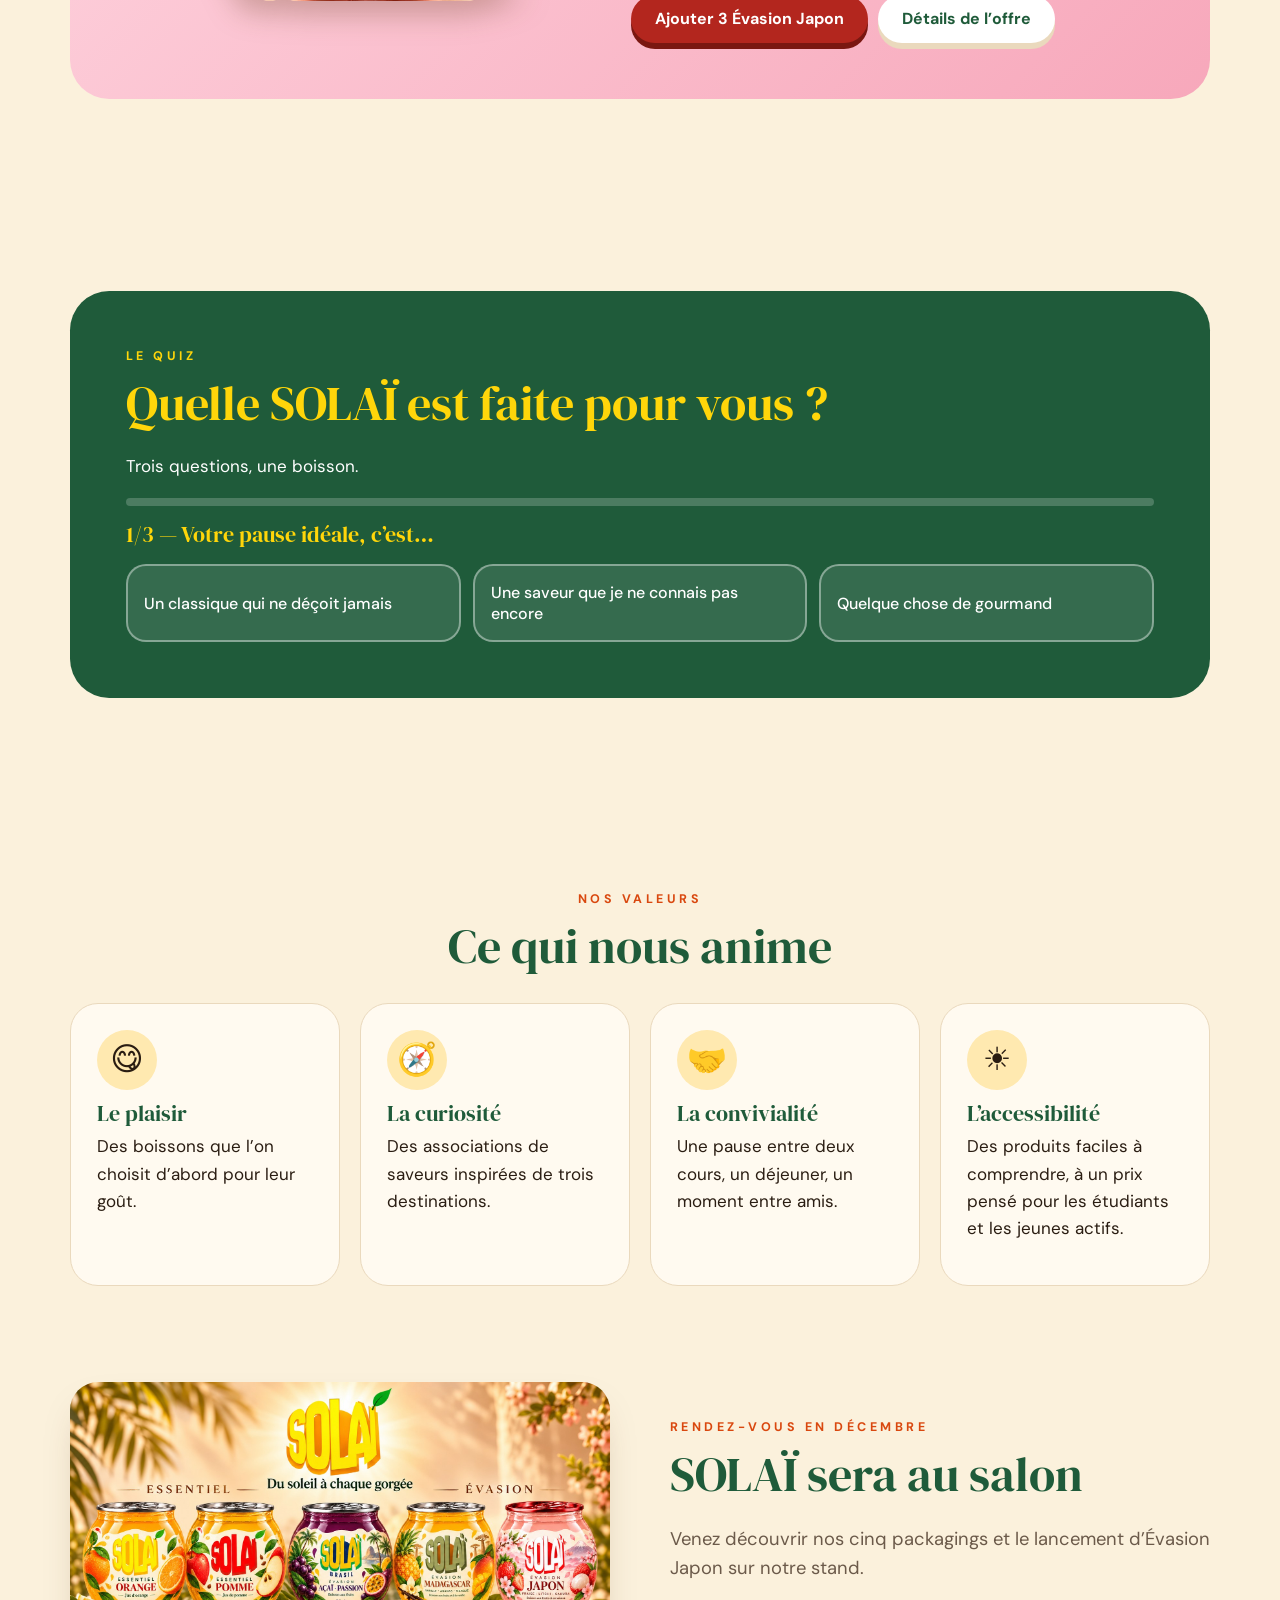
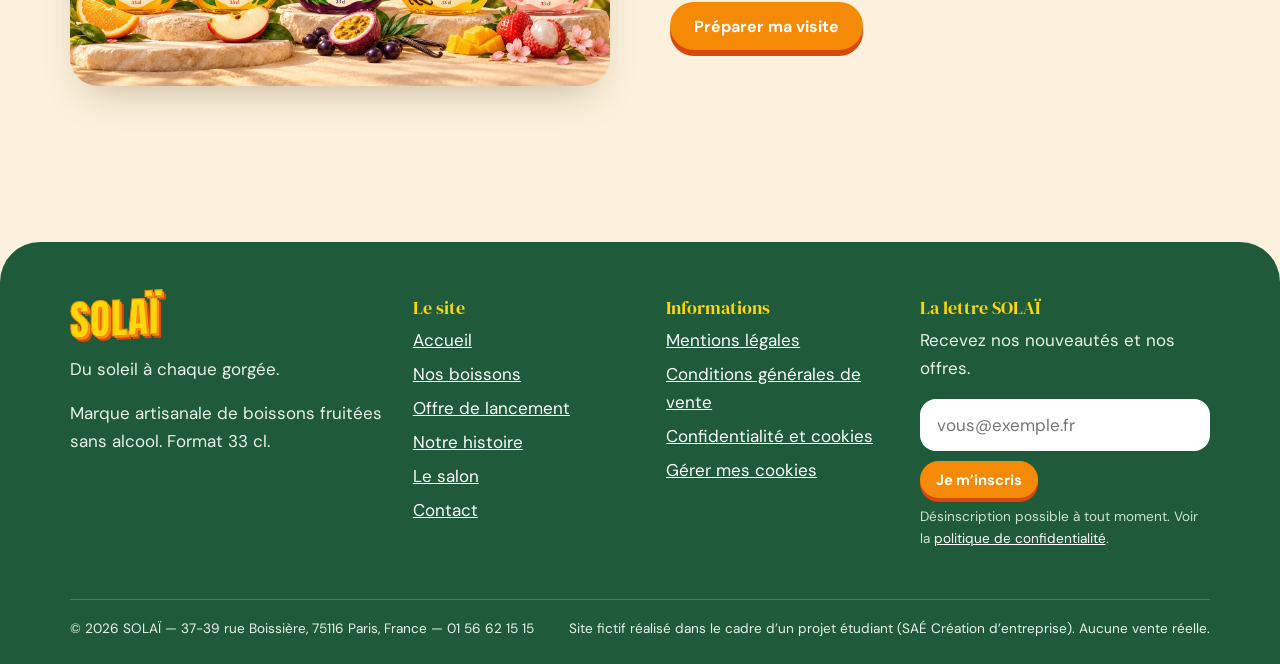
==== commit f43683c1: "Détoure les visuels des boissons et retire les cercles Co-Authored-By: Claude Fable 5.2 <noreply@ant" ====
--- a/public/index.html
+++ b/public/index.html
@@ -23,15 +23,15 @@
     <p>Des saveurs familières avec Essentiel, des associations à découvrir avec Évasion. Une pause fruitée, où que vous soyez.</p>
     <div class="actions"><a class="btn vert" href="produits.html">Découvrir nos boissons</a><a class="btn clair" href="#quiz">Trouver ma SOLAÏ</a></div>
   </div>
-  <div class="heros-visuel"><img class="logo" src="assets/img/logo.png" alt="" width="561" height="505"><div class="pastille canette" style="background:#ffe2b0"><img src="assets/img/orange-face.jpg" alt="SOLAÏ Essentiel Orange, contenant rond de 33 cl" width="564" height="563"></div></div>
+  <div class="heros-visuel"><img class="logo" src="assets/img/logo.png" alt="" width="561" height="505"><div class="pastille canette" style="background:#ffe2b0"><img src="assets/img/orange-face.webp" alt="SOLAÏ Essentiel Orange, contenant rond de 33 cl" width="564" height="563"></div></div>
 </div></section>
 <div class="defile" aria-hidden="true"><div><span>Pomme</span>☀<span>Orange</span>☀<span>Açaï · Passion</span>☀<span>Fraise · Litchi · Sakura</span>☀<span>Vanille · Ananas · Mangue</span>☀<span>Pomme</span>☀<span>Orange</span>☀<span>Açaï · Passion</span>☀<span>Fraise · Litchi · Sakura</span>☀<span>Vanille · Ananas · Mangue</span>☀<span>Pomme</span>☀<span>Orange</span>☀<span>Açaï · Passion</span>☀<span>Fraise · Litchi · Sakura</span>☀<span>Vanille · Ananas · Mangue</span>☀<span>Pomme</span>☀<span>Orange</span>☀<span>Açaï · Passion</span>☀<span>Fraise · Litchi · Sakura</span>☀<span>Vanille · Ananas · Mangue</span>☀</div></div>
 
 <section class="section"><div class="wrap">
   <div class="centre"><span class="surtitre">Deux gammes, une promesse</span><h2>Rester ici ou partir loin ?</h2><p class="chapo">Chacun explore SOLAÏ à son rythme : commencez par un goût que vous connaissez, puis laissez-vous tenter par une destination.</p></div>
   <div class="duo" style="margin-top:36px">
-    <article class="ess reveler"><span class="surtitre">Gamme Essentiel</span><h3>Les saveurs familières</h3><p>Deux jus sans pulpe, pomme et orange, à la texture fluide. 2,50 € TTC les 33 cl.</p><a class="btn vert petit" href="produits.html?g=Essentiel">Voir Essentiel</a><img src="assets/img/pomme-face.jpg" alt="" loading="lazy"></article>
-    <article class="eva reveler"><span class="surtitre">Gamme Évasion</span><h3>Le voyage en trois escales</h3><p>Brésil, Japon, Madagascar : trois boissons aux fruits, trois univers. 2,90 € TTC les 33 cl.</p><a class="btn clair petit" href="produits.html?g=Évasion">Voir Évasion</a><img src="assets/img/bresil-face.jpg" alt="" loading="lazy"></article>
+    <article class="ess reveler"><span class="surtitre">Gamme Essentiel</span><h3>Les saveurs familières</h3><p>Deux jus sans pulpe, pomme et orange, à la texture fluide. 2,50 € TTC les 33 cl.</p><a class="btn vert petit" href="produits.html?g=Essentiel">Voir Essentiel</a><img src="assets/img/pomme-face.webp" alt="" loading="lazy"></article>
+    <article class="eva reveler"><span class="surtitre">Gamme Évasion</span><h3>Le voyage en trois escales</h3><p>Brésil, Japon, Madagascar : trois boissons aux fruits, trois univers. 2,90 € TTC les 33 cl.</p><a class="btn clair petit" href="produits.html?g=Évasion">Voir Évasion</a><img src="assets/img/bresil-face.webp" alt="" loading="lazy"></article>
   </div>
 </div></section>
 
@@ -42,7 +42,7 @@
 <section class="section"><div class="wrap">
 <div class="offre reveler" data-petales>
   <div class="macaron">2 ACHETÉES<br>= 1<br>OFFERTE</div>
-  <div class="pastille"><img src="assets/img/japon-face.jpg" alt="SOLAÏ Évasion Japon, fraise, litchi et sakura, 33 cl" width="564" height="563"></div>
+  <div class="pastille"><img src="assets/img/japon-face.webp" alt="SOLAÏ Évasion Japon, fraise, litchi et sakura, 33 cl" width="564" height="563"></div>
   <div>
     <span class="accroche">Profitez-en avant qu’il ne soit trop tard !</span>
     <span class="surtitre" style="color:var(--rouge)">Offre de lancement · Évasion Japon</span>
--- a/public/assets/css/style.css
+++ b/public/assets/css/style.css
@@ -75,13 +75,14 @@
 @keyframes tourne{to{transform:rotate(360deg)}}
 .heros-visuel{position:relative;display:grid;place-items:center;min-height:340px}
 .heros-visuel .logo{width:min(34%,180px);position:absolute;top:-4%;left:-2%;transform:rotate(-8deg);filter:drop-shadow(0 8px 10px rgba(120,50,0,.35));z-index:2}
-.heros-visuel .canette{width:min(88%,460px);border-radius:50%;animation:flotte 5s ease-in-out infinite;filter:drop-shadow(0 30px 30px rgba(120,50,0,.4))}
+.heros-visuel .canette{width:min(88%,460px);animation:flotte 5s ease-in-out infinite}
 @keyframes flotte{50%{transform:translateY(-14px) rotate(2deg)}}
 @media(max-width:820px){.heros .wrap{grid-template-columns:1fr}.heros-visuel{order:-1;min-height:260px}.heros-visuel .canette{width:min(70%,320px)}.heros-visuel .logo{display:none}}
 
 /* Visuel produit : fond des maquettes fondu dans la carte */
-.pastille{background:var(--creme-2);border-radius:50%;aspect-ratio:1;overflow:hidden;display:grid;place-items:center}
-.pastille img{width:100%;height:100%;object-fit:cover;mix-blend-mode:multiply}
+.pastille{background:none!important;aspect-ratio:1;display:grid;place-items:center}
+.pastille img{width:100%;height:100%;object-fit:contain;filter:drop-shadow(0 14px 14px rgba(90,50,10,.28))}
+.ligne-panier .pastille img{filter:none}
 
 /* Défilant */
 .defile{background:var(--vert);color:var(--soleil);overflow:hidden;white-space:nowrap;padding:.7em 0;font-family:"Anton";letter-spacing:.12em;font-size:1.1rem;text-transform:uppercase}
@@ -118,7 +119,7 @@
 .duo .eva h3,.duo .eva .surtitre{color:#fff}
 .duo h3{font-size:2.2rem}
 .duo p{max-width:30ch}
-.duo img{position:absolute;right:-30px;bottom:-40px;width:210px;border-radius:50%;transform:rotate(8deg);box-shadow:var(--ombre)}
+.duo img{position:absolute;right:-20px;bottom:-30px;width:210px;transform:rotate(8deg);filter:drop-shadow(0 14px 14px rgba(60,30,0,.3))}
 @media(max-width:760px){.duo{grid-template-columns:1fr}.duo img{width:150px}}
 
 /* Valeurs */
@@ -155,7 +156,7 @@
 /* Fiche produit */
 .fiche{display:grid;grid-template-columns:1fr 1fr;gap:clamp(24px,5vw,60px);align-items:start;padding-block:40px}
 .fiche-visuel{position:sticky;top:90px}
-.fiche-visuel .pastille{background:var(--teinte-produit,var(--creme-2));max-width:480px;margin:auto;box-shadow:var(--ombre)}
+.fiche-visuel .pastille{max-width:480px;margin:auto}
 .vues{display:flex;gap:10px;justify-content:center;margin-top:16px}
 .vues button{border:2px solid var(--trait);background:#fff;border-radius:999px;padding:.4em 1em;font:700 .85rem "DM Sans";cursor:pointer}
 .vues button[aria-pressed=true]{border-color:var(--c);background:var(--c);color:#fff}
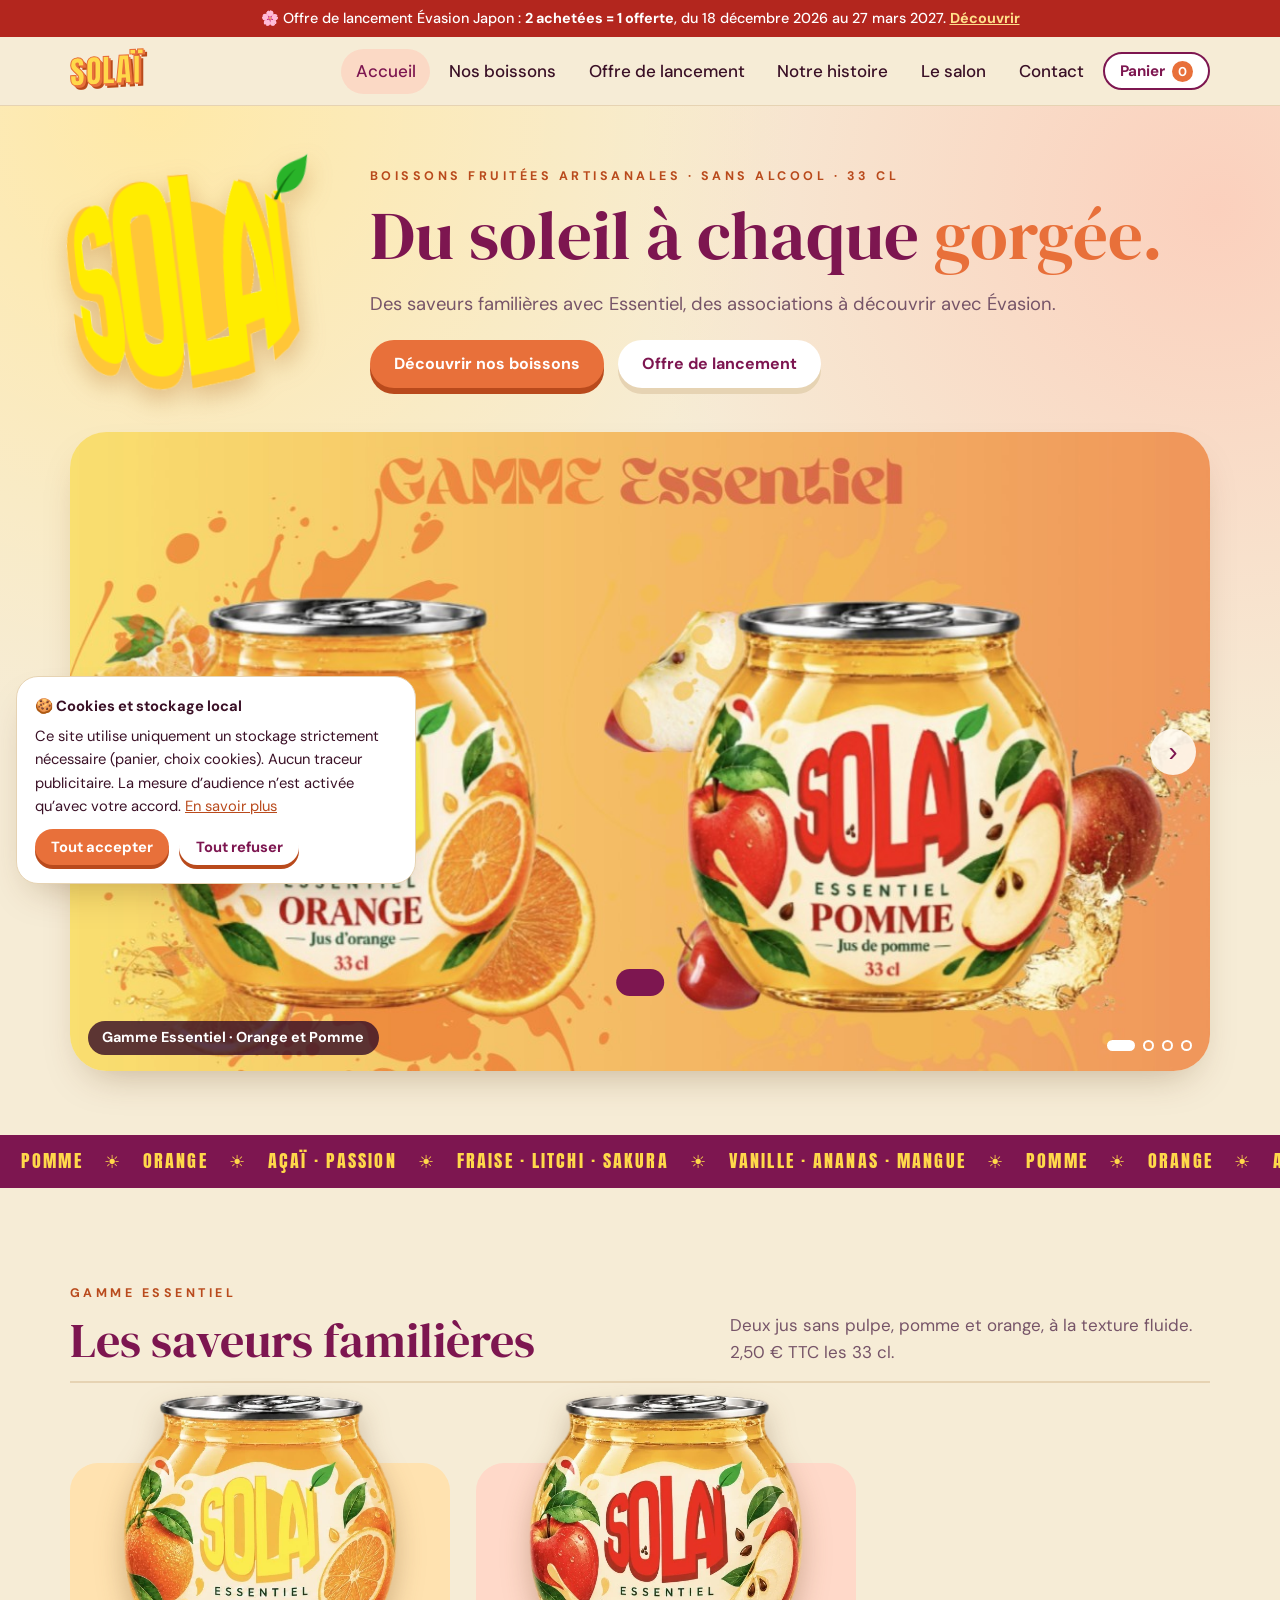
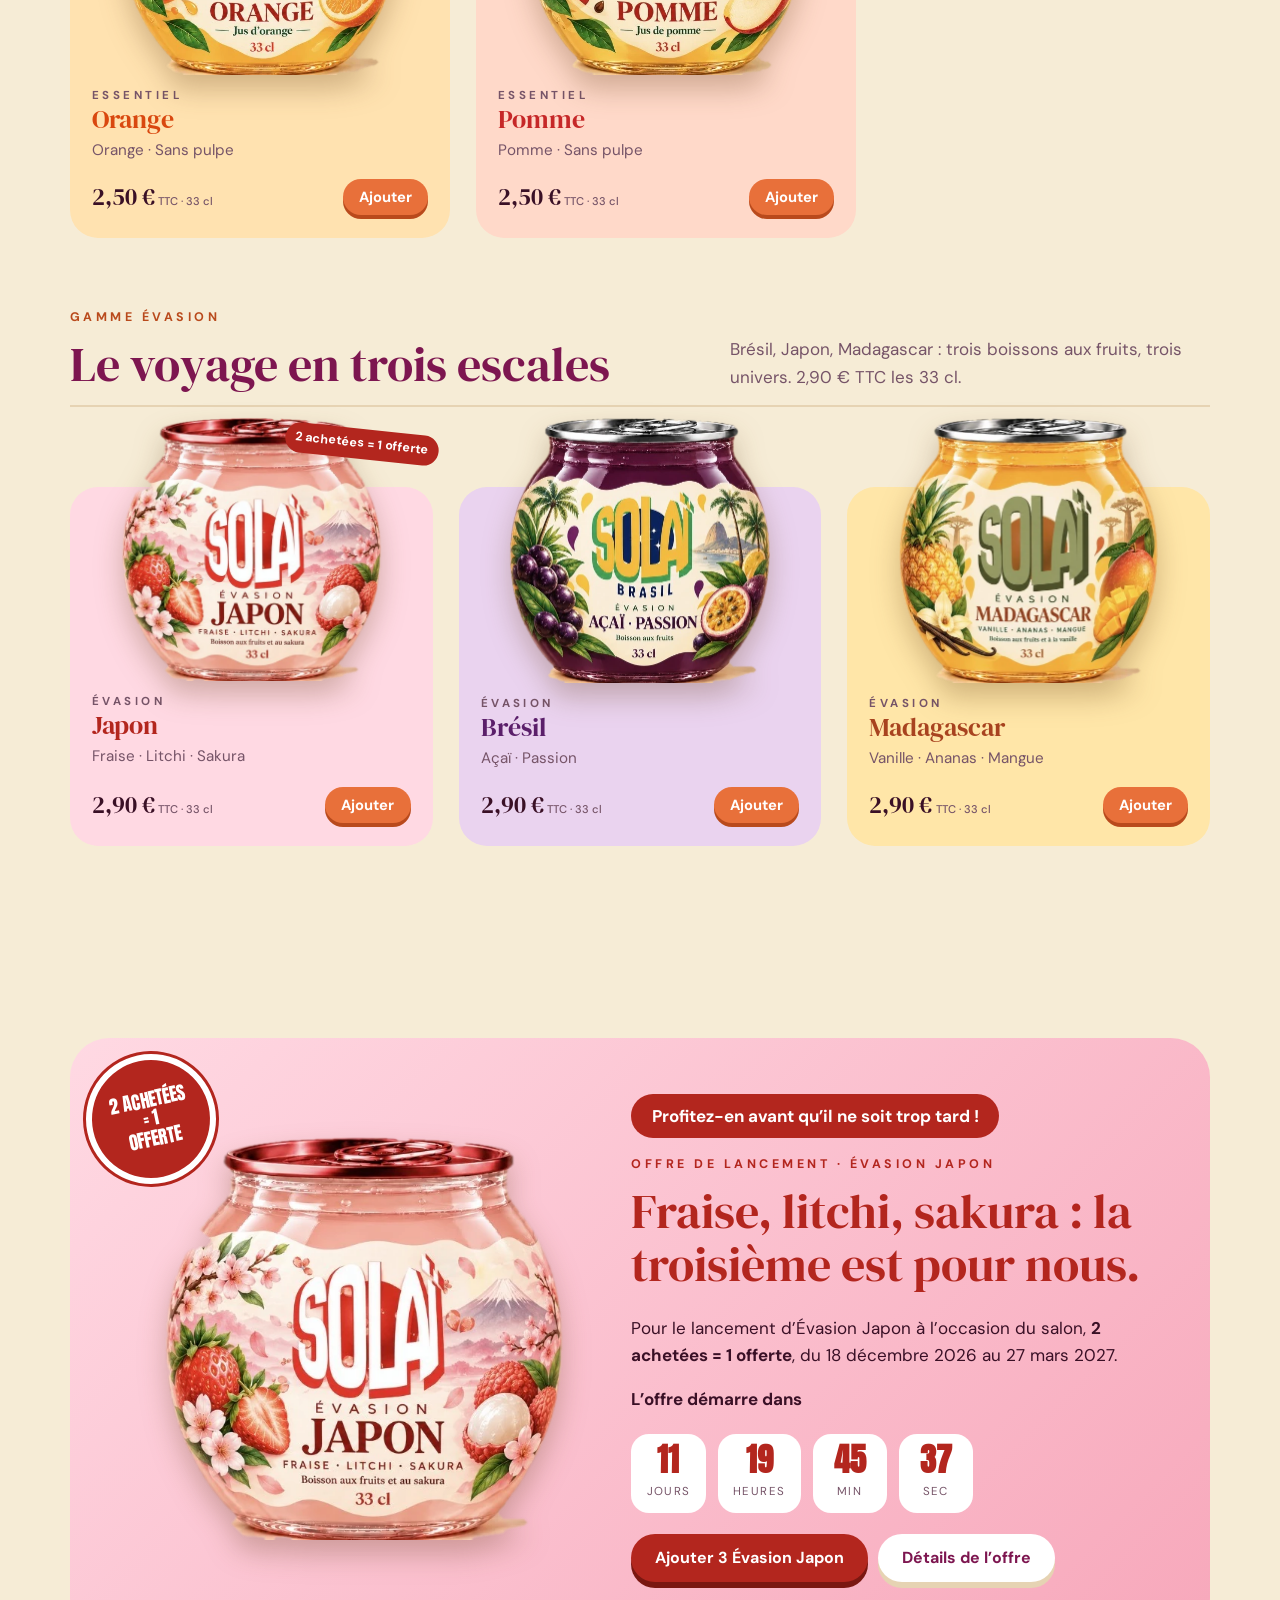
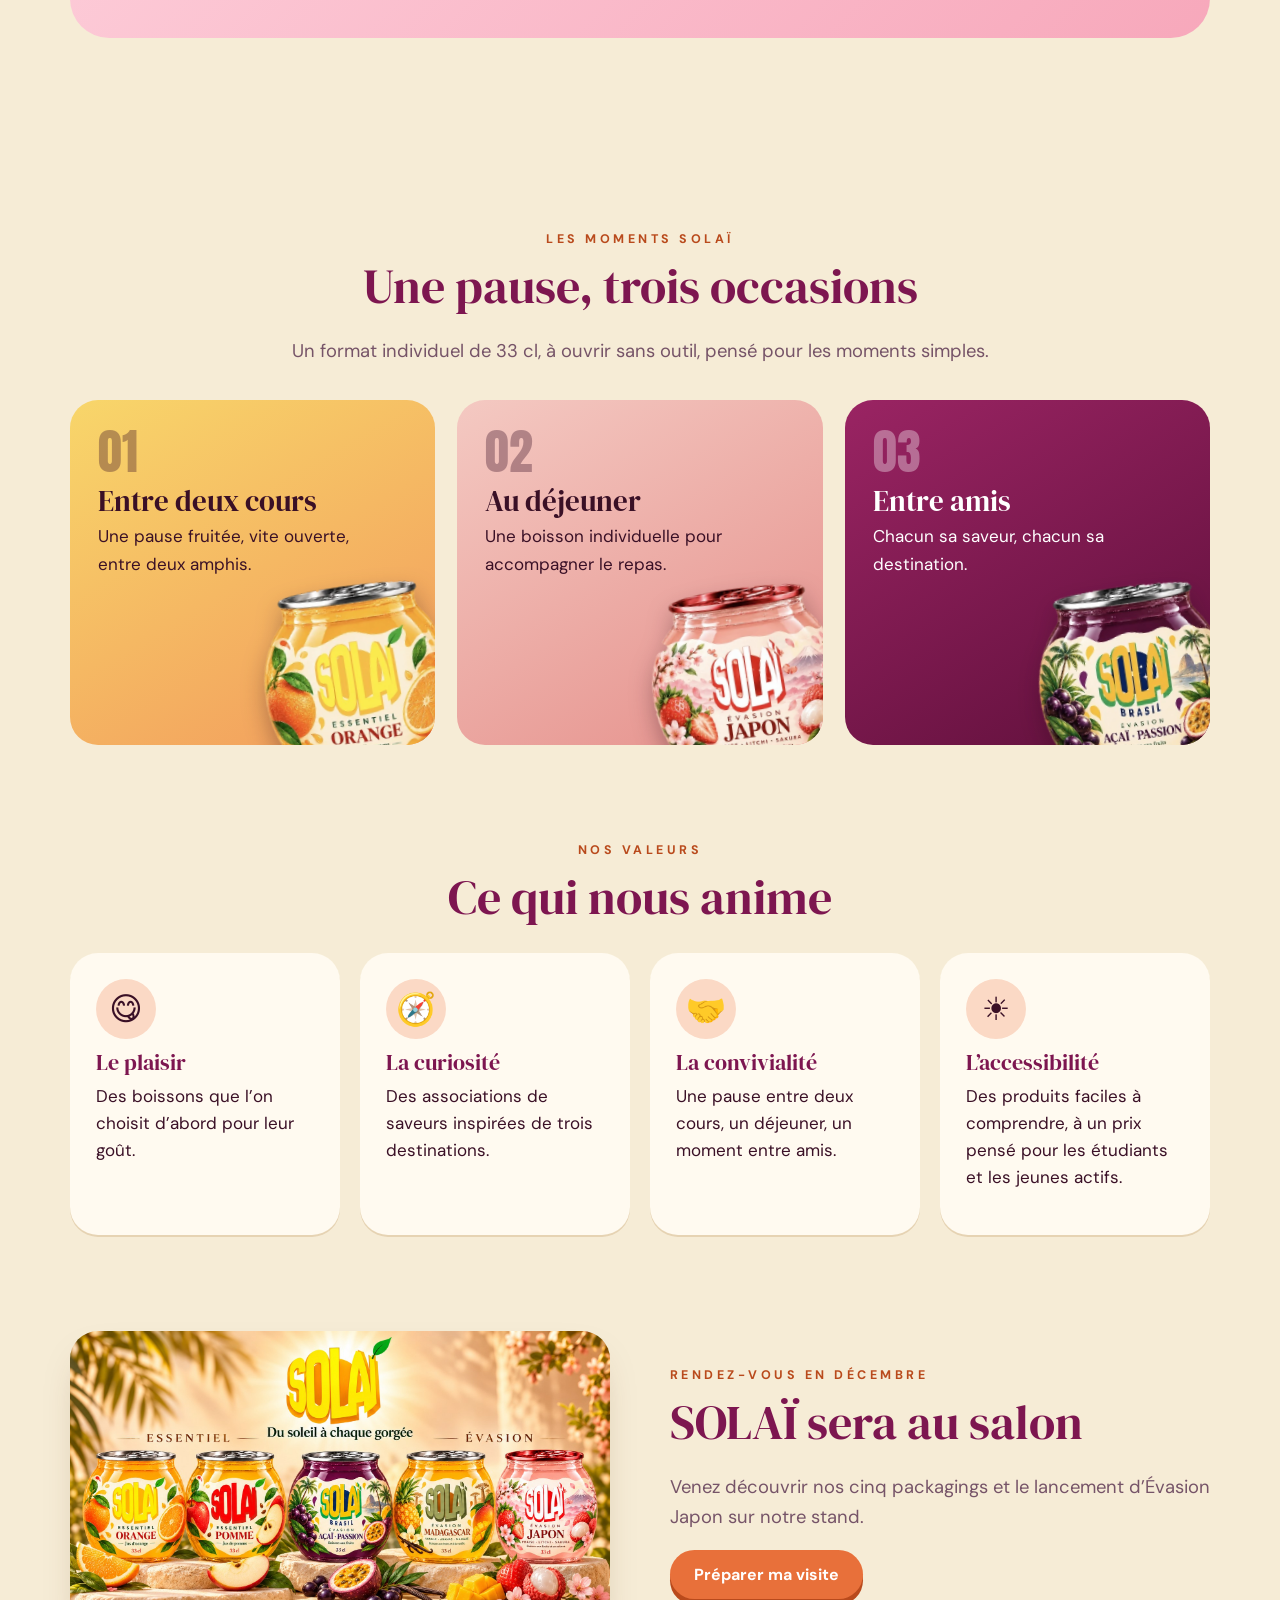
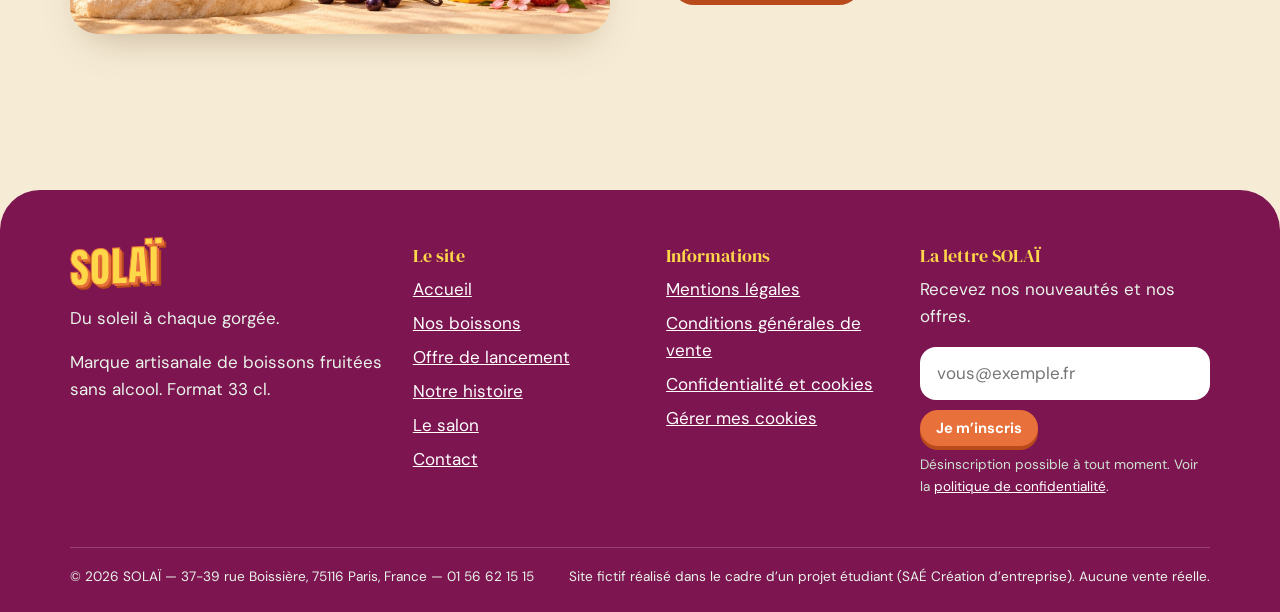
==== commit 48fc4335: "Refonte du site : nouveaux visuels, carrousel, palette et fiches produit Retire les faces arrière et" ====
--- a/public/index.html
+++ b/public/index.html
@@ -16,28 +16,32 @@
 </head>
 <body data-page="accueil">
 <main id="contenu">
-<section class="heros"><div class="soleil" aria-hidden="true"></div><div class="wrap">
-  <div>
-    <span class="surtitre" style="color:#7a2e00">Boissons fruitées artisanales · sans alcool · 33 cl</span>
+<section class="accueil"><div class="wrap">
+  <div class="accueil-tete">
+    <img class="logo" src="assets/img/logo.png" alt="SOLAÏ" width="561" height="505">
+    <div><span class="surtitre">Boissons fruitées artisanales · sans alcool · 33 cl</span>
     <h1>Du soleil à chaque <em>gorgée.</em></h1>
-    <p>Des saveurs familières avec Essentiel, des associations à découvrir avec Évasion. Une pause fruitée, où que vous soyez.</p>
-    <div class="actions"><a class="btn vert" href="produits.html">Découvrir nos boissons</a><a class="btn clair" href="#quiz">Trouver ma SOLAÏ</a></div>
+    <p class="chapo">Des saveurs familières avec Essentiel, des associations à découvrir avec Évasion.</p>
+    <div class="actions"><a class="btn" href="produits.html">Découvrir nos boissons</a><a class="btn clair" href="offre.html">Offre de lancement</a></div></div>
   </div>
-  <div class="heros-visuel"><img class="logo" src="assets/img/logo.png" alt="" width="561" height="505"><div class="pastille canette" style="background:#ffe2b0"><img src="assets/img/orange-face.webp" alt="SOLAÏ Essentiel Orange, contenant rond de 33 cl" width="564" height="563"></div></div>
+  <div class="carrousel" data-carrousel aria-roledescription="carrousel" aria-label="Les gammes SOLAÏ">
+    <div class="piste">
+      <a class="diapo" href="produits.html?g=Essentiel"><img src="assets/img/ban-essentiel.jpg" alt="Gamme Essentiel : SOLAÏ Orange et SOLAÏ Pomme" width="1194" height="669"><span>Gamme Essentiel · Orange et Pomme</span></a>
+      <a class="diapo" href="produit.html?id=japon"><img src="assets/img/ban-japon.jpg" alt="Gamme Évasion : SOLAÏ Japon, fraise, litchi, sakura" width="1194" height="669" loading="lazy"><span>Évasion Japon · Fraise, litchi, sakura</span></a>
+      <a class="diapo" href="produit.html?id=bresil"><img src="assets/img/ban-bresil.jpg" alt="Gamme Évasion : SOLAÏ Brasil, açaï et passion" width="1194" height="669" loading="lazy"><span>Évasion Brésil · Açaï, passion</span></a>
+      <a class="diapo" href="produit.html?id=madagascar"><img src="assets/img/ban-madagascar.jpg" alt="Gamme Évasion : SOLAÏ Madagascar, vanille, ananas, mangue" width="1194" height="669" loading="lazy"><span>Évasion Madagascar · Vanille, ananas, mangue</span></a>
+    </div>
+    <button class="fleche prec" aria-label="Visuel précédent">‹</button><button class="fleche suiv" aria-label="Visuel suivant">›</button>
+    <div class="points"></div>
+  </div>
 </div></section>
 <div class="defile" aria-hidden="true"><div><span>Pomme</span>☀<span>Orange</span>☀<span>Açaï · Passion</span>☀<span>Fraise · Litchi · Sakura</span>☀<span>Vanille · Ananas · Mangue</span>☀<span>Pomme</span>☀<span>Orange</span>☀<span>Açaï · Passion</span>☀<span>Fraise · Litchi · Sakura</span>☀<span>Vanille · Ananas · Mangue</span>☀<span>Pomme</span>☀<span>Orange</span>☀<span>Açaï · Passion</span>☀<span>Fraise · Litchi · Sakura</span>☀<span>Vanille · Ananas · Mangue</span>☀<span>Pomme</span>☀<span>Orange</span>☀<span>Açaï · Passion</span>☀<span>Fraise · Litchi · Sakura</span>☀<span>Vanille · Ananas · Mangue</span>☀</div></div>
 
 <section class="section"><div class="wrap">
-  <div class="centre"><span class="surtitre">Deux gammes, une promesse</span><h2>Rester ici ou partir loin ?</h2><p class="chapo">Chacun explore SOLAÏ à son rythme : commencez par un goût que vous connaissez, puis laissez-vous tenter par une destination.</p></div>
-  <div class="duo" style="margin-top:36px">
-    <article class="ess reveler"><span class="surtitre">Gamme Essentiel</span><h3>Les saveurs familières</h3><p>Deux jus sans pulpe, pomme et orange, à la texture fluide. 2,50 € TTC les 33 cl.</p><a class="btn vert petit" href="produits.html?g=Essentiel">Voir Essentiel</a><img src="assets/img/pomme-face.webp" alt="" loading="lazy"></article>
-    <article class="eva reveler"><span class="surtitre">Gamme Évasion</span><h3>Le voyage en trois escales</h3><p>Brésil, Japon, Madagascar : trois boissons aux fruits, trois univers. 2,90 € TTC les 33 cl.</p><a class="btn clair petit" href="produits.html?g=Évasion">Voir Évasion</a><img src="assets/img/bresil-face.webp" alt="" loading="lazy"></article>
-  </div>
-</div></section>
-
-<section class="section" style="padding-top:0"><div class="wrap">
-  <span class="surtitre">La gamme</span><h2>Nos cinq boissons</h2>
-  <div class="grille" data-grille="tous" style="margin-top:26px"></div>
+  <div class="gamme-tete reveler"><div><span class="surtitre">Gamme Essentiel</span><h2>Les saveurs familières</h2></div><p>Deux jus sans pulpe, pomme et orange, à la texture fluide. 2,50 € TTC les 33 cl.</p></div>
+  <div class="grille" data-grille="Essentiel"></div>
+  <div class="gamme-tete reveler" style="margin-top:70px"><div><span class="surtitre">Gamme Évasion</span><h2>Le voyage en trois escales</h2></div><p>Brésil, Japon, Madagascar : trois boissons aux fruits, trois univers. 2,90 € TTC les 33 cl.</p></div>
+  <div class="grille" data-grille="Évasion"></div>
 </div></section>
 <section class="section"><div class="wrap">
 <div class="offre reveler" data-petales>
@@ -53,12 +57,16 @@
     <div class="ligne"><button class="btn" style="--accent:var(--rouge);--accent-fonce:#7a1711" data-ajout="japon" data-qte="3">Ajouter 3 Évasion Japon</button><a class="btn clair" href="offre.html">Détails de l’offre</a></div>
   </div>
 </div></div></section>
-<section class="section" id="quiz"><div class="wrap"><div class="quiz reveler">
-  <span class="surtitre" style="color:var(--soleil)">Le quiz</span><h2>Quelle SOLAÏ est faite pour vous ?</h2><p>Trois questions, une boisson.</p>
-  <div data-quiz></div>
-</div></div></section>
+<section class="section"><div class="wrap">
+  <div class="centre"><span class="surtitre">Les moments SOLAÏ</span><h2>Une pause, trois occasions</h2><p class="chapo">Un format individuel de 33 cl, à ouvrir sans outil, pensé pour les moments simples.</p></div>
+  <div class="moments">
+    <article class="reveler" style="--f:#f8d66a;--g:#f29a5c"><span>01</span><h3>Entre deux cours</h3><p>Une pause fruitée, vite ouverte, entre deux amphis.</p><img src="assets/img/orange-face.webp" alt="" loading="lazy"></article>
+    <article class="reveler" style="--f:#f4c9c2;--g:#e58f8a"><span>02</span><h3>Au déjeuner</h3><p>Une boisson individuelle pour accompagner le repas.</p><img src="assets/img/japon-face.webp" alt="" loading="lazy"></article>
+    <article class="reveler clair" style="--f:#9a2463;--g:#5e0f3a"><span>03</span><h3>Entre amis</h3><p>Chacun sa saveur, chacun sa destination.</p><img src="assets/img/bresil-face.webp" alt="" loading="lazy"></article>
+  </div>
+</div></section>
 
-<section class="section"><div class="wrap">
+<section class="section" style="padding-top:0"><div class="wrap">
   <div class="centre"><span class="surtitre">Nos valeurs</span><h2>Ce qui nous anime</h2></div>
   <div class="valeurs" style="margin-top:30px">
     <div class="valeur reveler"><div class="ico">😋</div><h3>Le plaisir</h3><p>Des boissons que l’on choisit d’abord pour leur goût.</p></div>
--- a/public/assets/css/style.css
+++ b/public/assets/css/style.css
@@ -6,11 +6,11 @@
 @font-face{font-family:"DM Sans";font-weight:700;src:url("../fonts/dm-sans-latin-700-normal.woff2") format("woff2");font-display:swap}
 
 :root{
-  --creme:#fbf1dc; --creme-2:#f8e7d1; --papier:#fffaf0;
-  --soleil:#ffd60a; --orange:#f58a07; --orange-fonce:#d9480f;
-  --rouge:#b3261e; --vert:#1f5b3a; --feuille:#3fa34d;
-  --encre:#2a1d12; --encre-2:#6b5a4a; --trait:#ead9bd;
-  --accent:var(--orange); --accent-fonce:var(--orange-fonce); --teinte:#ffe9b0;
+  --creme:#f6ecd6; --creme-2:#f1e2c4; --papier:#fffaf0;
+  --soleil:#ffd84a; --orange:#e8703a; --orange-fonce:#b94a1c;
+  --rouge:#b3261e; --vert:#7d1650; --feuille:#3fa34d;
+  --encre:#3a1026; --encre-2:#765468; --trait:#e6d3b3;
+  --accent:var(--orange); --accent-fonce:var(--orange-fonce); --teinte:#fbd9c5;
   --rayon:28px; --ombre:0 18px 40px -18px rgba(90,50,10,.35);
   --max:1180px;
 }
@@ -40,14 +40,14 @@
 .btn:hover{transform:translateY(-2px);box-shadow:0 8px 0 var(--accent-fonce)}
 .btn:active{transform:translateY(4px);box-shadow:0 2px 0 var(--accent-fonce)}
 .btn.clair{background:#fff;color:var(--vert);box-shadow:0 6px 0 var(--trait)}
-.btn.vert{background:var(--vert);box-shadow:0 6px 0 #123924}
+.btn.vert{background:var(--vert);box-shadow:0 6px 0 #4d0c31}
 .btn.petit{padding:.55em 1.1em;font-size:.92rem;box-shadow:0 4px 0 var(--accent-fonce)}
 .btn[disabled]{opacity:.5;cursor:not-allowed}
 
 /* Bandeau offre + en-tête */
 .bandeau{background:var(--rouge);color:#fff;text-align:center;font-size:.9rem;padding:.5em 1em;font-weight:500}
 .bandeau a{color:#ffe08a;font-weight:700}
-.entete{position:sticky;top:0;z-index:50;background:rgba(251,241,220,.92);backdrop-filter:blur(10px);border-bottom:1px solid var(--trait)}
+.entete{position:sticky;top:0;z-index:50;background:rgba(246,236,214,.92);backdrop-filter:blur(10px);border-bottom:1px solid var(--trait)}
 .entete .wrap{display:flex;align-items:center;gap:20px;min-height:68px}
 .marque{font-family:"Anton",Impact,sans-serif;font-size:2rem;letter-spacing:.02em;text-decoration:none;color:var(--soleil);-webkit-text-stroke:1px var(--orange);text-shadow:2px 2px 0 var(--orange),4px 4px 0 var(--orange-fonce);line-height:1;transform:skewY(-3deg);display:inline-block}
 .nav{display:flex;gap:4px;margin-left:auto;align-items:center}
@@ -92,9 +92,10 @@
 
 /* Grilles & cartes */
 .grille{display:grid;gap:26px;grid-template-columns:repeat(auto-fill,minmax(250px,1fr))}
-.carte{background:var(--papier);border:1px solid var(--trait);border-radius:var(--rayon);padding:22px;display:flex;flex-direction:column;position:relative;transition:transform .25s,box-shadow .25s;box-shadow:0 2px 0 var(--trait)}
+.grille[data-grille=Essentiel]{grid-template-columns:repeat(auto-fit,minmax(250px,380px))}
+.carte{background:var(--t,var(--papier));border-radius:var(--rayon);padding:0 22px 22px;margin-top:70px;display:flex;flex-direction:column;position:relative;transition:transform .25s,box-shadow .25s;}
 .carte:hover{transform:translateY(-6px) rotate(-.6deg);box-shadow:var(--ombre)}
-.carte .pastille{margin-bottom:16px;background:var(--creme-2)}
+.carte .pastille{margin:-70px auto 12px;width:82%}
 .carte:hover .pastille img{transform:scale(1.06) rotate(3deg)}
 .carte .pastille img{transition:transform .4s}
 .carte h3{margin:0;color:var(--c,var(--vert));font-size:1.6rem}
@@ -147,7 +148,7 @@
 .quiz h2,.quiz h3{color:var(--soleil)}
 .quiz .reponses{display:grid;gap:12px;grid-template-columns:repeat(auto-fit,minmax(200px,1fr));margin-top:1em}
 .quiz .reponses button{background:rgba(255,255,255,.1);color:#fff;border:2px solid rgba(255,255,255,.4);border-radius:20px;padding:1em;font:500 1rem "DM Sans";cursor:pointer;text-align:left}
-.quiz .reponses button:hover{background:var(--soleil);color:var(--vert);border-color:var(--soleil)}
+
 .quiz .progres{height:8px;background:rgba(255,255,255,.2);border-radius:99px;overflow:hidden;margin:1em 0}
 .quiz .progres i{display:block;height:100%;background:var(--soleil);transition:width .3s}
 .quiz .resultat{display:grid;grid-template-columns:200px 1fr;gap:26px;align-items:center}
@@ -184,8 +185,10 @@
 .fil a{color:inherit}
 
 /* Pages de contenu */
-.titre-page{background:linear-gradient(135deg,#ffe38a,#ffb84d);padding:clamp(40px,7vw,80px) 0;border-radius:0 0 40px 40px}
-.titre-page h1{color:var(--vert);margin:0}
+.titre-page{background:radial-gradient(circle at 85% 20%,#a52a6c 0,#7d1650 45%,#5e0f3a 100%);padding:clamp(40px,7vw,80px) 0;border-radius:0 0 40px 40px}
+.titre-page h1{color:var(--soleil);margin:0}
+.titre-page .surtitre{color:#f6b79a}
+.titre-page .chapo{color:#f6ecd6!important}
 .prose{max-width:820px}
 .prose h2{font-size:1.6rem;margin-top:1.8em}
 .prose li{margin-bottom:.4em}
@@ -250,3 +253,43 @@
 .reveler{opacity:0;transform:translateY(26px);transition:opacity .6s,transform .6s}
 .reveler.vu{opacity:1;transform:none}
 @media(prefers-reduced-motion:reduce){*{animation:none!important;transition:none!important}.reveler{opacity:1;transform:none}}
+
+/* ---------- Refonte : accueil, carrousel, moments, bannière produit ---------- */
+.accueil{background:radial-gradient(circle at 12% 0,#ffe9a8 0,transparent 42%),radial-gradient(circle at 95% 10%,#fbd0bd 0,transparent 38%),var(--creme);padding:clamp(28px,5vw,60px) 0 clamp(36px,5vw,64px)}
+.accueil-tete{display:grid;grid-template-columns:auto 1fr;gap:clamp(20px,4vw,50px);align-items:center;margin-bottom:clamp(26px,4vw,44px)}
+.accueil-tete .logo{width:clamp(130px,20vw,250px);transform:rotate(-6deg);filter:drop-shadow(0 10px 12px rgba(160,80,0,.3));animation:flotte 6s ease-in-out infinite}
+.accueil h1{color:var(--vert);font-size:clamp(2.3rem,5.4vw,4.4rem);margin-bottom:.25em}
+.accueil h1 em{font-style:normal;color:var(--orange)}
+.accueil .actions{display:flex;gap:14px;flex-wrap:wrap;margin-top:1.2em}
+@media(max-width:640px){.accueil-tete{grid-template-columns:1fr;text-align:center}.accueil-tete .logo{margin:auto}.accueil .actions{justify-content:center}}
+.carrousel{position:relative;border-radius:calc(var(--rayon)*1.3);overflow:hidden;box-shadow:var(--ombre)}
+.piste{display:flex;overflow-x:auto;scroll-snap-type:x mandatory;scrollbar-width:none}
+.piste::-webkit-scrollbar{display:none}
+.diapo{flex:0 0 100%;scroll-snap-align:start;position:relative;display:block;color:#fff;text-decoration:none}
+.diapo img{width:100%;aspect-ratio:1194/669;object-fit:cover}
+.diapo span{position:absolute;left:18px;bottom:16px;background:rgba(58,16,38,.82);padding:.4em 1em;border-radius:999px;font-weight:700;font-size:.9rem}
+.fleche{position:absolute;top:50%;transform:translateY(-50%);width:46px;height:46px;border-radius:50%;border:0;background:rgba(255,250,240,.9);color:var(--vert);font-size:1.7rem;line-height:1;cursor:pointer;display:grid;place-items:center}
+.fleche.prec{left:14px}.fleche.suiv{right:14px}
+.fleche:hover{background:#fff}
+.points{position:absolute;right:18px;bottom:20px;display:flex;gap:8px}
+.points button{width:11px;height:11px;border-radius:50%;border:2px solid #fff;background:transparent;padding:0;cursor:pointer}
+.points button[aria-current=true]{background:#fff;width:28px;border-radius:99px}
+@media(max-width:640px){.diapo span{font-size:.72rem;left:10px;bottom:10px}.points{right:10px;bottom:14px}.fleche{width:34px;height:34px;font-size:1.3rem}}
+.gamme-tete{display:flex;justify-content:space-between;align-items:end;gap:24px;flex-wrap:wrap;border-bottom:2px solid var(--trait);padding-bottom:14px;margin-bottom:10px}
+.gamme-tete h2{margin:0}.gamme-tete p{max-width:40ch;margin:0;color:var(--encre-2)}
+.moments{display:grid;gap:22px;grid-template-columns:repeat(auto-fit,minmax(250px,1fr));margin-top:34px}
+.moments article{position:relative;overflow:hidden;border-radius:var(--rayon);padding:28px 28px 150px;background:linear-gradient(150deg,var(--f),var(--g));min-height:330px}
+.moments article>span{font-family:"Anton";font-size:3rem;line-height:1;opacity:.35}
+.moments h3{font-size:1.8rem;margin:.2em 0;color:var(--encre)}
+.moments p{max-width:24ch}
+.moments .clair,.moments .clair h3{color:#fff}
+.moments img{position:absolute;right:-18px;bottom:-34px;width:190px;transform:rotate(-8deg);filter:drop-shadow(0 12px 12px rgba(40,10,20,.35));transition:transform .4s}
+.moments article:hover img{transform:rotate(4deg) scale(1.06)}
+.banniere{width:100%;border-radius:calc(var(--rayon)*1.3);margin-top:22px;box-shadow:var(--ombre)}
+.fiche-visuel{background:var(--teinte-produit,var(--creme-2));border-radius:calc(var(--rayon)*1.3);padding:28px}
+.fiche{grid-template-columns:.8fr 1.2fr}
+@media(max-width:820px){.fiche{grid-template-columns:1fr}.fiche-visuel .pastille{max-width:260px}}
+.pied{background:var(--vert)}
+.valeur{border:0;background:var(--papier);box-shadow:0 2px 0 var(--trait)}
+.grille[data-grille=Évasion]{grid-template-columns:repeat(auto-fit,minmax(240px,1fr))}
+.badge{top:-58px;right:-6px}
